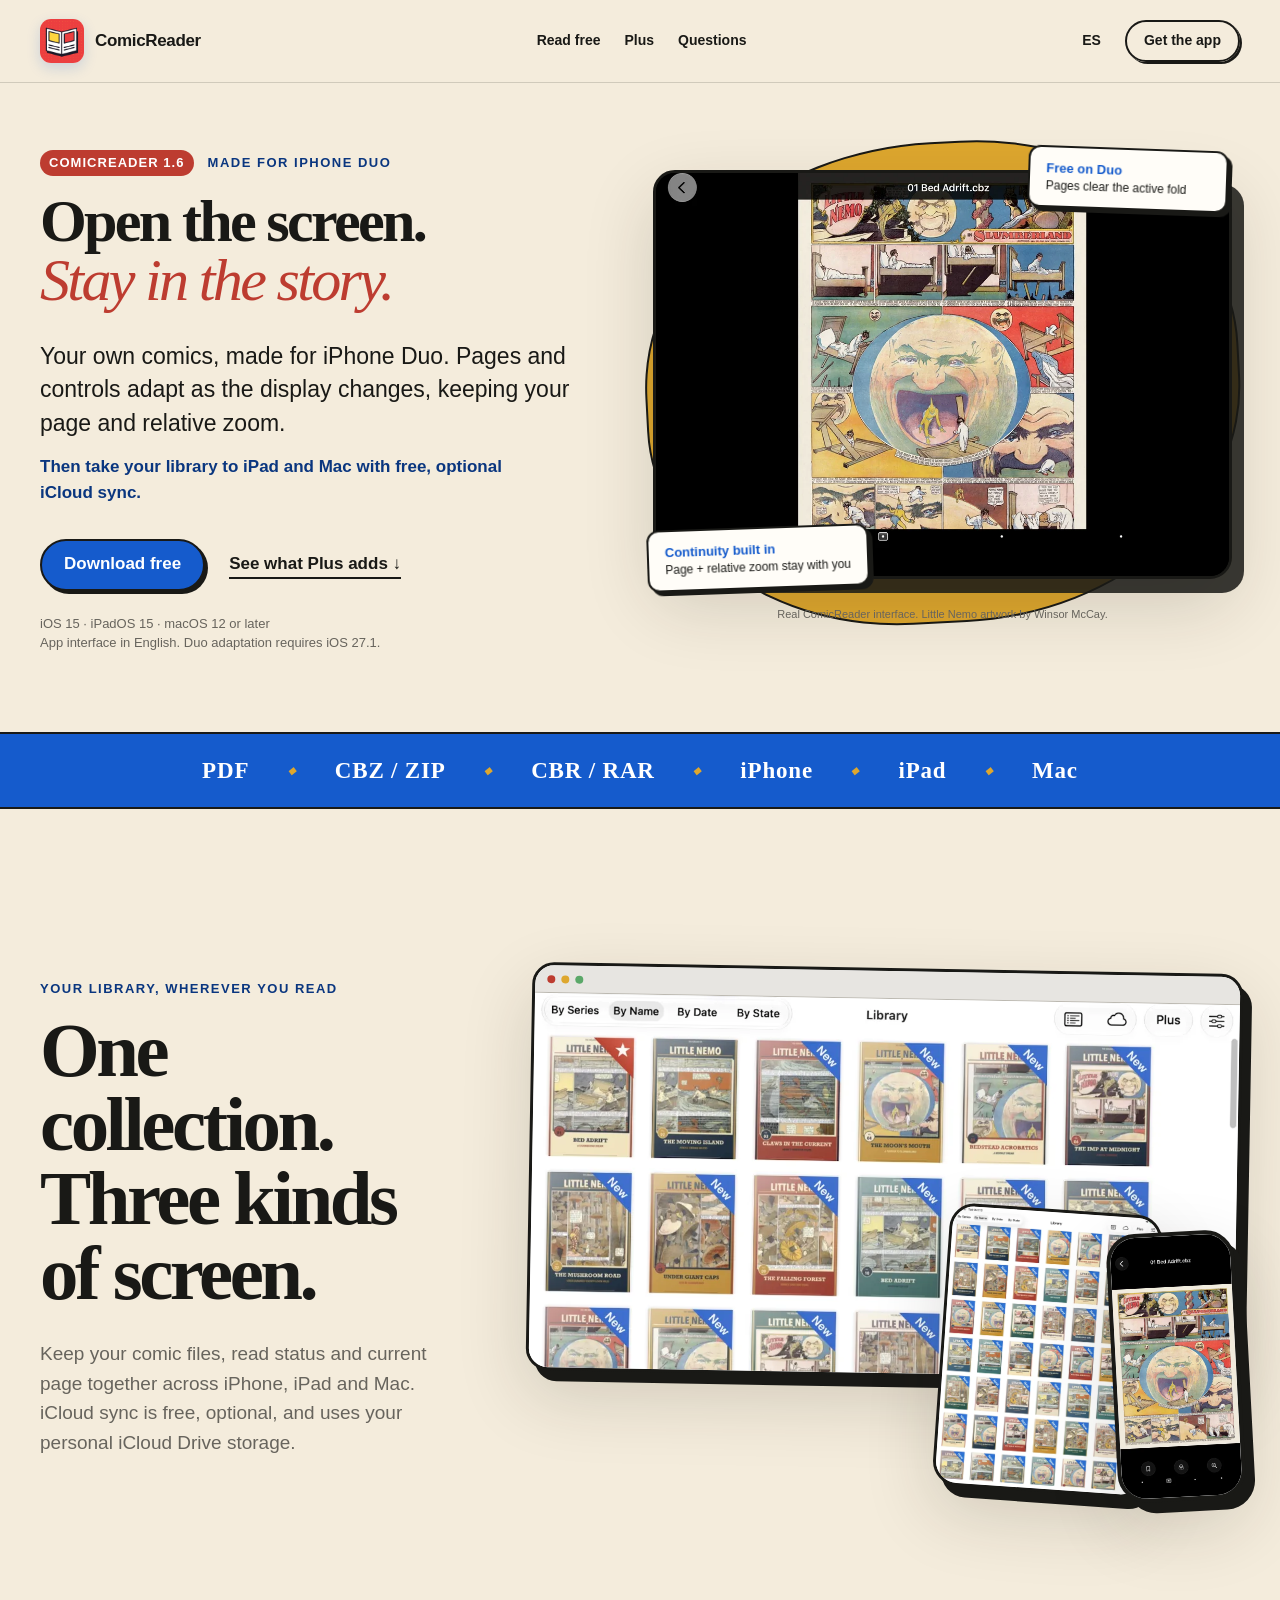
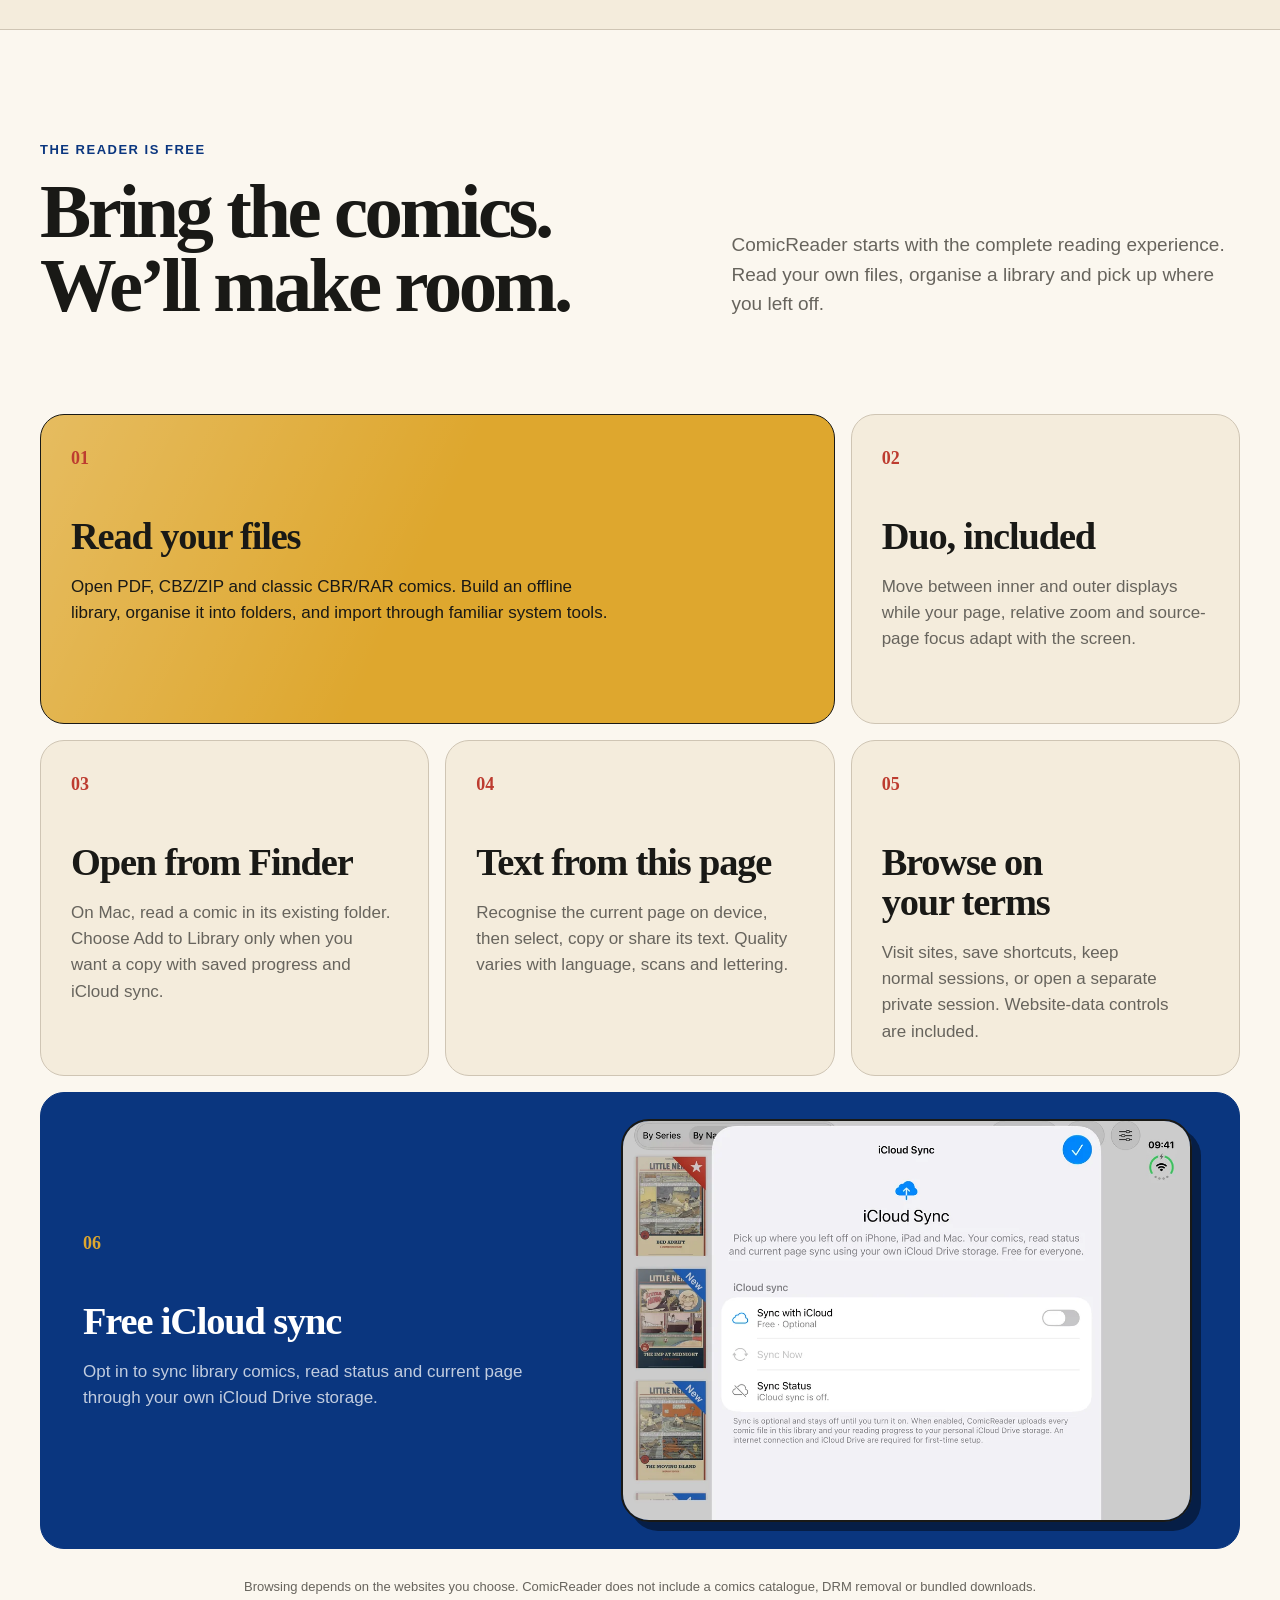
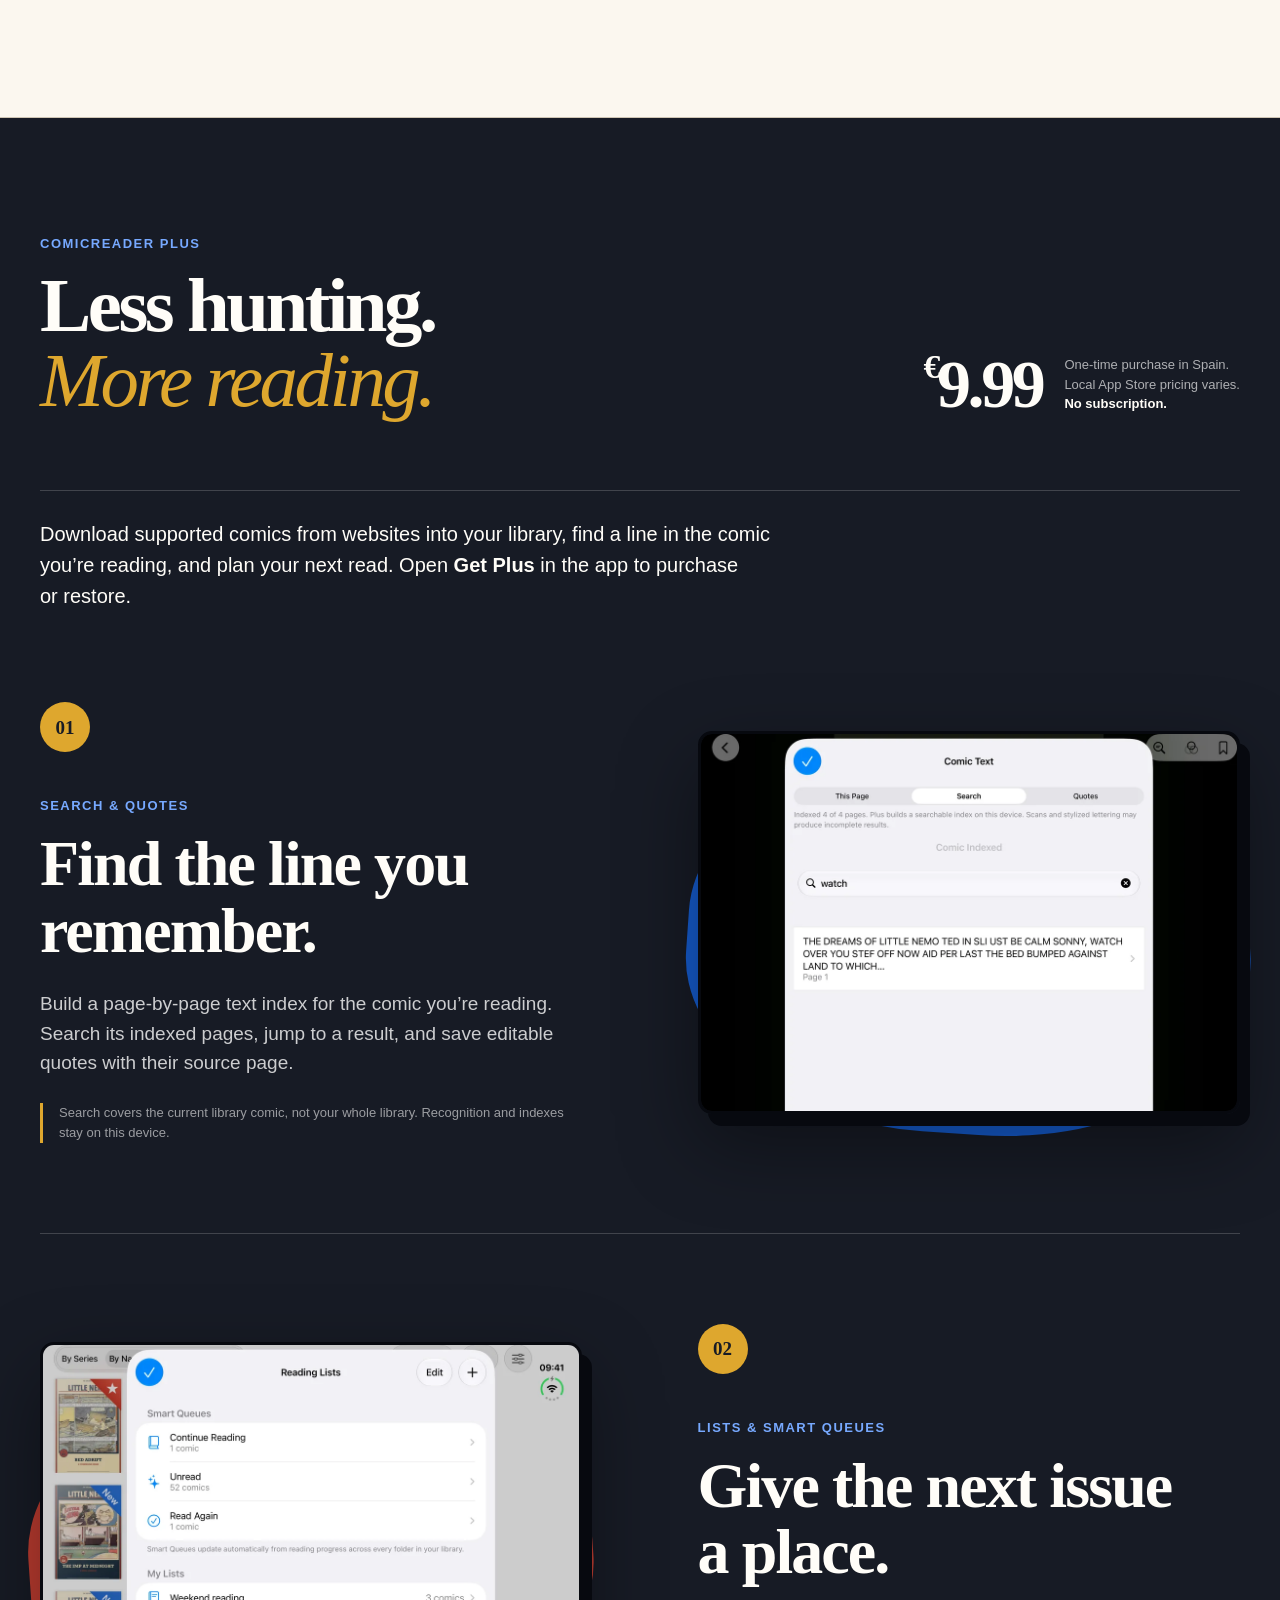
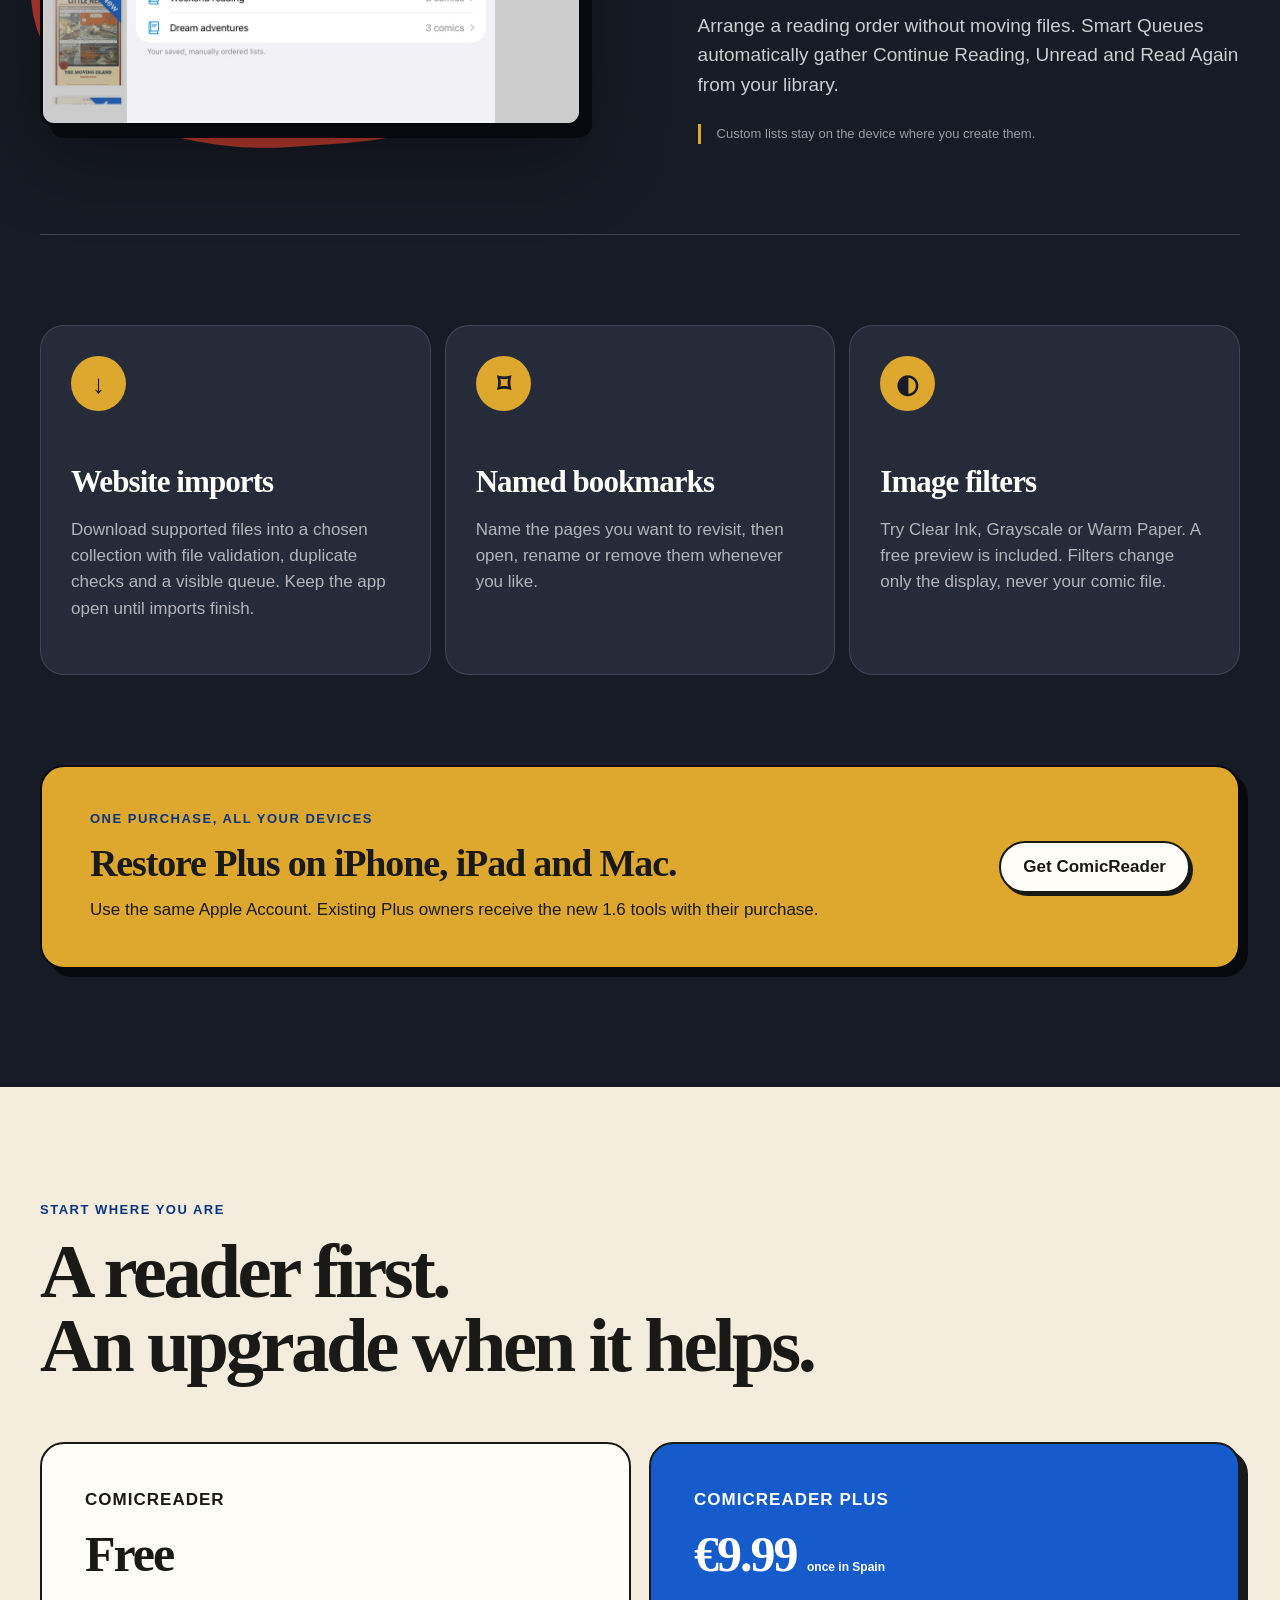
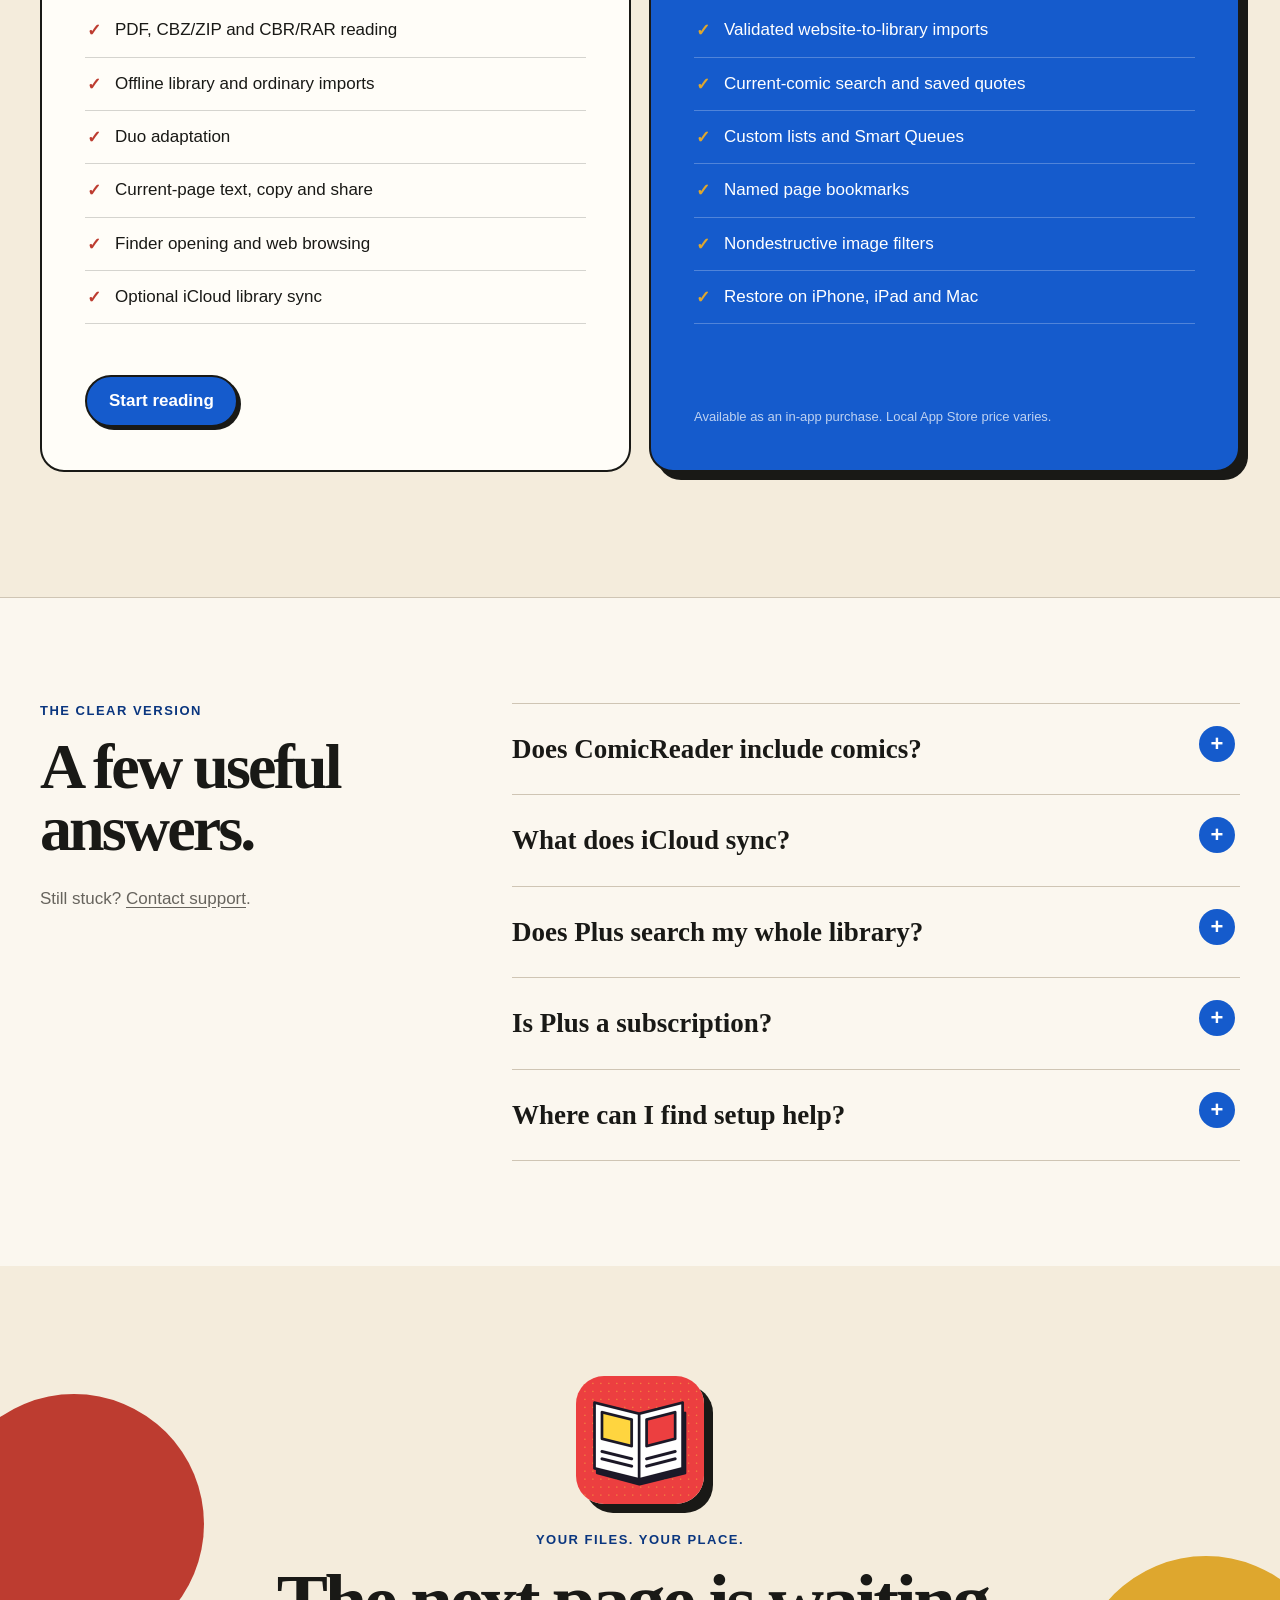
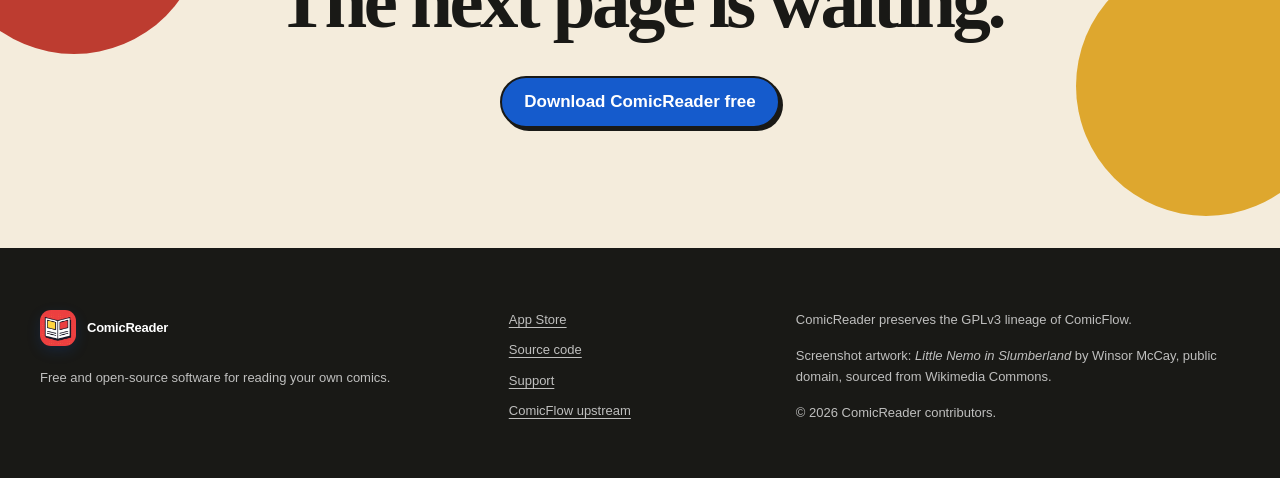
==== docs/index.html @ 84df13a5 "Promote ComicReader with bilingual download site and clear Plus pricing" ====
<!doctype html>
<html lang="en">
<head>
  <meta charset="utf-8">
  <meta name="viewport" content="width=device-width, initial-scale=1">
  <title>ComicReader — Your comics on iPhone, iPad and Mac</title>
  <meta name="description" content="Read PDF, CBZ and CBR comics free on iPhone, iPad and Mac. Free optional iCloud sync, iPhone Duo support, and a one-time ComicReader Plus upgrade.">
  <meta name="theme-color" content="#f4ecdc">
  <meta name="color-scheme" content="light">
  <meta name="apple-itunes-app" content="app-id=1597314495, affiliate-data=pt=10014801&amp;ct=website_16&amp;mt=8">
  <link rel="canonical" href="https://pclemente.github.io/ComicReader/">
  <link rel="alternate" hreflang="en" href="https://pclemente.github.io/ComicReader/">
  <link rel="alternate" hreflang="es" href="https://pclemente.github.io/ComicReader/es/">
  <link rel="alternate" hreflang="x-default" href="https://pclemente.github.io/ComicReader/">
  <link rel="icon" href="assets/app-icon.png" type="image/png">
  <link rel="apple-touch-icon" href="assets/app-icon.png">
  <link rel="stylesheet" href="styles.css">

  <meta property="og:type" content="website">
  <meta property="og:site_name" content="ComicReader">
  <meta property="og:title" content="ComicReader — Open the screen. Stay in the story.">
  <meta property="og:description" content="Bring your own comics to iPhone Duo, iPad and Mac. Read free, sync with iCloud, and add Plus with one optional purchase.">
  <meta property="og:url" content="https://pclemente.github.io/ComicReader/">
  <meta property="og:image" content="https://pclemente.github.io/ComicReader/assets/social.jpg">
  <meta property="og:image:width" content="1200">
  <meta property="og:image:height" content="630">
  <meta property="og:image:alt" content="ComicReader displaying a Little Nemo comic on Mac">
  <meta name="twitter:card" content="summary_large_image">
  <meta name="twitter:title" content="ComicReader — Your comics on iPhone, iPad and Mac">
  <meta name="twitter:description" content="Read free on iPhone, iPad and Mac. Optional iCloud sync. One-time Plus, no subscription.">
  <meta name="twitter:image" content="https://pclemente.github.io/ComicReader/assets/social.jpg">

  <script type="application/ld+json">
  {
    "@context": "https://schema.org",
    "@type": "SoftwareApplication",
    "name": "ComicReader",
    "description": "An open-source reader for your own PDF, CBZ and CBR comics on iPhone, iPad and Mac.",
    "applicationCategory": "MultimediaApplication",
    "operatingSystem": "iOS 15, iPadOS 15, macOS 12 or later",
    "softwareVersion": "1.6",
    "downloadUrl": "https://apps.apple.com/app/apple-store/id1597314495?pt=10014801&ct=website_16&mt=8",
    "license": "https://www.gnu.org/licenses/gpl-3.0.en.html",
    "offers": {
      "@type": "Offer",
      "price": "0",
      "priceCurrency": "EUR"
    }
  }
  </script>
</head>
<body>
  <a class="skip-link" href="#main">Skip to content</a>

  <header class="site-header">
    <div class="nav-shell">
      <a class="brand" href="./" aria-label="ComicReader home">
        <img src="assets/app-icon.png" alt="" width="44" height="44">
        <span>ComicReader</span>
      </a>
      <nav class="main-nav" aria-label="Main navigation">
        <a href="#free">Read free</a>
        <a href="#plus">Plus</a>
        <a href="#questions">Questions</a>
      </nav>
      <div class="nav-actions">
        <a class="language-link" href="es/" lang="es" hreflang="es" aria-label="Leer en español">ES</a>
        <a class="button button-small" href="https://apps.apple.com/app/apple-store/id1597314495?pt=10014801&amp;ct=website_16&amp;mt=8">Get the app</a>
      </div>
    </div>
  </header>

  <main id="main">
    <section class="hero section-shell" aria-labelledby="hero-title">
      <div class="hero-copy">
        <p class="eyebrow"><span>ComicReader 1.6</span> Made for iPhone Duo</p>
        <h1 id="hero-title">Open the screen.<br><em>Stay in the story.</em></h1>
        <p class="hero-lede">Your own comics, made for iPhone Duo. Pages and controls adapt as the display changes, keeping your page and relative zoom.</p>
        <p class="hero-continuity">Then take your library to iPad and Mac with free, optional iCloud sync.</p>
        <div class="cta-row">
          <a class="button button-primary" href="https://apps.apple.com/app/apple-store/id1597314495?pt=10014801&amp;ct=website_16&amp;mt=8">Download free</a>
          <a class="text-link" href="#plus">See what Plus adds <span aria-hidden="true">↓</span></a>
        </div>
        <p class="compatibility">iOS 15 · iPadOS 15 · macOS 12 or later<br>App interface in English. Duo adaptation requires iOS 27.1.</p>
      </div>

      <figure class="hero-visual">
        <div class="visual-note note-top"><strong>Free on Duo</strong><span>Pages clear the active fold</span></div>
        <div class="screenshot-frame duo-frame">
          <img src="assets/duo-reader.webp" width="1100" height="774" alt="ComicReader displaying a Little Nemo page across the open iPhone Duo screen" fetchpriority="high">
        </div>
        <div class="visual-note note-bottom"><strong>Continuity built in</strong><span>Page + relative zoom stay with you</span></div>
        <figcaption>Real ComicReader interface. Little Nemo artwork by Winsor McCay.</figcaption>
      </figure>
    </section>

    <section class="marquee" aria-label="Supported formats and devices">
      <div class="marquee-track">
        <span>PDF</span><i aria-hidden="true">◆</i><span>CBZ / ZIP</span><i aria-hidden="true">◆</i><span>CBR / RAR</span><i aria-hidden="true">◆</i><span>iPhone</span><i aria-hidden="true">◆</i><span>iPad</span><i aria-hidden="true">◆</i><span>Mac</span>
      </div>
    </section>

    <section class="devices section-shell" aria-labelledby="devices-title">
      <div class="section-intro">
        <p class="eyebrow">Your library, wherever you read</p>
        <h2 id="devices-title">One collection.<br>Three kinds of screen.</h2>
        <p>Keep your comic files, read status and current page together across iPhone, iPad and Mac. iCloud sync is free, optional, and uses your personal iCloud Drive storage.</p>
      </div>

      <div class="device-stage" aria-label="ComicReader interfaces on Mac, iPad and iPhone">
        <figure class="device device-mac">
          <div class="device-bar" aria-hidden="true"><span></span><span></span><span></span></div>
          <img src="assets/mac-library.webp" width="1100" height="584" alt="ComicReader library grid on Mac" loading="lazy">
        </figure>
        <figure class="device device-ipad">
          <img src="assets/ipad-library.webp" width="560" height="747" alt="ComicReader library on iPad" loading="lazy">
        </figure>
        <figure class="device device-iphone">
          <img src="assets/iphone-reader.webp" width="430" height="935" alt="ComicReader displaying a comic page on iPhone" loading="lazy">
        </figure>
      </div>
    </section>

    <section class="free-section" id="free" aria-labelledby="free-title">
      <div class="section-shell">
        <div class="free-heading">
          <div>
            <p class="eyebrow">The reader is free</p>
            <h2 id="free-title">Bring the comics.<br>We’ll make room.</h2>
          </div>
          <p>ComicReader starts with the complete reading experience. Read your own files, organise a library and pick up where you left off.</p>
        </div>

        <div class="feature-grid free-grid">
          <article class="feature-card feature-wide">
            <span class="feature-number">01</span>
            <h3>Read your files</h3>
            <p>Open PDF, CBZ/ZIP and classic CBR/RAR comics. Build an offline library, organise it into folders, and import through familiar system tools.</p>
          </article>
          <article class="feature-card">
            <span class="feature-number">02</span>
            <h3>Duo, included</h3>
            <p>Move between inner and outer displays while your page, relative zoom and source-page focus adapt with the screen.</p>
          </article>
          <article class="feature-card">
            <span class="feature-number">03</span>
            <h3>Open from Finder</h3>
            <p>On Mac, read a comic in its existing folder. Choose Add to Library only when you want a copy with saved progress and iCloud sync.</p>
          </article>
          <article class="feature-card">
            <span class="feature-number">04</span>
            <h3>Text from this page</h3>
            <p>Recognise the current page on device, then select, copy or share its text. Quality varies with language, scans and lettering.</p>
          </article>
          <article class="feature-card">
            <span class="feature-number">05</span>
            <h3>Browse on your terms</h3>
            <p>Visit sites, save shortcuts, keep normal sessions, or open a separate private session. Website-data controls are included.</p>
          </article>
          <article class="feature-card feature-cloud">
            <div>
              <span class="feature-number">06</span>
              <h3>Free iCloud sync</h3>
              <p>Opt in to sync library comics, read status and current page through your own iCloud Drive storage.</p>
            </div>
            <img src="assets/icloud.webp" width="1100" height="774" alt="ComicReader’s optional iCloud Sync screen" loading="lazy">
          </article>
        </div>
        <p class="section-footnote">Browsing depends on the websites you choose. ComicReader does not include a comics catalogue, DRM removal or bundled downloads.</p>
      </div>
    </section>

    <section class="plus-section" id="plus" aria-labelledby="plus-title">
      <div class="section-shell">
        <div class="plus-hero">
          <div>
            <p class="eyebrow">ComicReader Plus</p>
            <h2 id="plus-title">Less hunting.<br><em>More reading.</em></h2>
          </div>
          <div class="price-block">
            <p class="price"><span>€</span>9.99</p>
            <p>One-time purchase in Spain.<br>Local App Store pricing varies.<br><strong>No subscription.</strong></p>
          </div>
        </div>

        <p class="plus-intro">Download supported comics from websites into your library, find a line in the comic you’re reading, and plan your next read. Open <strong>Get Plus</strong> in the app to purchase or restore.</p>

        <div class="plus-story plus-story-search">
          <div class="plus-copy">
            <span class="plus-index">01</span>
            <p class="eyebrow">Search &amp; Quotes</p>
            <h3>Find the line you remember.</h3>
            <p>Build a page-by-page text index for the comic you’re reading. Search its indexed pages, jump to a result, and save editable quotes with their source page.</p>
            <p class="precise-note">Search covers the current library comic, not your whole library. Recognition and indexes stay on this device.</p>
          </div>
          <figure class="plus-shot">
            <img src="assets/plus-search.webp" width="1100" height="774" alt="ComicReader Plus searching recognised text in the current comic" loading="lazy">
          </figure>
        </div>

        <div class="plus-story plus-story-lists">
          <figure class="plus-shot">
            <img src="assets/plus-lists.webp" width="1100" height="774" alt="ComicReader Plus Reading Lists and Smart Queues" loading="lazy">
          </figure>
          <div class="plus-copy">
            <span class="plus-index">02</span>
            <p class="eyebrow">Lists &amp; Smart Queues</p>
            <h3>Give the next issue a place.</h3>
            <p>Arrange a reading order without moving files. Smart Queues automatically gather Continue Reading, Unread and Read Again from your library.</p>
            <p class="precise-note">Custom lists stay on the device where you create them.</p>
          </div>
        </div>

        <div class="plus-tools">
          <article>
            <span aria-hidden="true">↓</span>
            <h3>Website imports</h3>
            <p>Download supported files into a chosen collection with file validation, duplicate checks and a visible queue. Keep the app open until imports finish.</p>
          </article>
          <article>
            <span aria-hidden="true">⌑</span>
            <h3>Named bookmarks</h3>
            <p>Name the pages you want to revisit, then open, rename or remove them whenever you like.</p>
          </article>
          <article>
            <span aria-hidden="true">◐</span>
            <h3>Image filters</h3>
            <p>Try Clear Ink, Grayscale or Warm Paper. A free preview is included. Filters change only the display, never your comic file.</p>
          </article>
        </div>

        <div class="purchase-banner">
          <div>
            <p class="eyebrow">One purchase, all your devices</p>
            <h3>Restore Plus on iPhone, iPad and Mac.</h3>
            <p>Use the same Apple Account. Existing Plus owners receive the new 1.6 tools with their purchase.</p>
          </div>
          <a class="button button-light" href="https://apps.apple.com/app/apple-store/id1597314495?pt=10014801&amp;ct=website_16&amp;mt=8">Get ComicReader</a>
        </div>
      </div>
    </section>

    <section class="choice-section section-shell" aria-labelledby="choice-title">
      <div class="section-intro compact-intro">
        <p class="eyebrow">Start where you are</p>
        <h2 id="choice-title">A reader first.<br>An upgrade when it helps.</h2>
      </div>
      <div class="choice-grid">
        <article class="choice-card choice-free">
          <p class="choice-label">ComicReader</p>
          <p class="choice-price">Free</p>
          <ul>
            <li>PDF, CBZ/ZIP and CBR/RAR reading</li>
            <li>Offline library and ordinary imports</li>
            <li>Duo adaptation</li>
            <li>Current-page text, copy and share</li>
            <li>Finder opening and web browsing</li>
            <li>Optional iCloud library sync</li>
          </ul>
          <a class="button button-primary" href="https://apps.apple.com/app/apple-store/id1597314495?pt=10014801&amp;ct=website_16&amp;mt=8">Start reading</a>
        </article>
        <article class="choice-card choice-plus">
          <p class="choice-label">ComicReader Plus</p>
          <p class="choice-price">€9.99 <small>once in Spain</small></p>
          <ul>
            <li>Validated website-to-library imports</li>
            <li>Current-comic search and saved quotes</li>
            <li>Custom lists and Smart Queues</li>
            <li>Named page bookmarks</li>
            <li>Nondestructive image filters</li>
            <li>Restore on iPhone, iPad and Mac</li>
          </ul>
          <p class="in-app-note">Available as an in-app purchase. Local App Store price varies.</p>
        </article>
      </div>
    </section>

    <section class="faq-section" id="questions" aria-labelledby="faq-title">
      <div class="section-shell faq-layout">
        <div class="faq-heading">
          <p class="eyebrow">The clear version</p>
          <h2 id="faq-title">A few useful answers.</h2>
          <p>Still stuck? <a href="https://pabloclementeperez.wordpress.com/support/">Contact support</a>.</p>
        </div>
        <div class="faq-list">
          <details>
            <summary>Does ComicReader include comics?</summary>
            <p>No. You bring your own supported files and choose any websites you visit. ComicReader has no catalogue, bundled comics or DRM removal.</p>
          </details>
          <details>
            <summary>What does iCloud sync?</summary>
            <p>If you opt in, your library comic files, read status and current page sync using your personal iCloud Drive storage. Sufficient storage and an internet connection are required.</p>
          </details>
          <details>
            <summary>Does Plus search my whole library?</summary>
            <p>No. Plus indexes and searches the current library comic. Search indexes, quotes, lists and bookmarks stay local to each device and are not included in iCloud sync.</p>
          </details>
          <details>
            <summary>Is Plus a subscription?</summary>
            <p>No. Plus is one non-consumable purchase: €9.99 at the Spain base price, with local pricing shown by the App Store. Restore it on your devices with the same Apple Account.</p>
          </details>
          <details>
            <summary>Where can I find setup help?</summary>
            <p>See the technical guides for <a href="https://github.com/pclemente/ComicReader/blob/main/docs/MacDocuments.md">opening comics on Mac</a> and <a href="https://github.com/pclemente/ComicReader/blob/main/docs/WebBrowser.md">browsing and website imports</a>.</p>
          </details>
        </div>
      </div>
    </section>

    <section class="final-cta" aria-labelledby="final-title">
      <div class="section-shell">
        <img src="assets/app-icon.png" width="128" height="128" alt="ComicReader app icon" loading="lazy">
        <p class="eyebrow">Your files. Your place.</p>
        <h2 id="final-title">The next page is waiting.</h2>
        <a class="button button-primary" href="https://apps.apple.com/app/apple-store/id1597314495?pt=10014801&amp;ct=website_16&amp;mt=8">Download ComicReader free</a>
      </div>
    </section>
  </main>

  <footer class="site-footer">
    <div class="section-shell footer-grid">
      <div>
        <a class="brand footer-brand" href="./" aria-label="ComicReader home">
          <img src="assets/app-icon.png" alt="" width="36" height="36">
          <span>ComicReader</span>
        </a>
        <p>Free and open-source software for reading your own comics.</p>
      </div>
      <nav aria-label="Project links">
        <a href="https://apps.apple.com/app/apple-store/id1597314495?pt=10014801&amp;ct=website_16&amp;mt=8">App Store</a>
        <a href="https://github.com/pclemente/ComicReader">Source code</a>
        <a href="https://pabloclementeperez.wordpress.com/support/">Support</a>
        <a href="https://github.com/swisspol/ComicFlow">ComicFlow upstream</a>
      </nav>
      <div class="footer-notes">
        <p>ComicReader preserves the GPLv3 lineage of ComicFlow.</p>
        <p>Screenshot artwork: <cite>Little Nemo in Slumberland</cite> by Winsor McCay, public domain, sourced from Wikimedia Commons.</p>
        <p>© 2026 ComicReader contributors.</p>
      </div>
    </div>
  </footer>
</body>
</html>
---- docs/styles.css ----
:root {
  --paper: #f4ecdc;
  --paper-light: #fbf7ef;
  --ink: #191916;
  --muted: #67645d;
  --line: #cfc5b4;
  --blue: #155bcc;
  --blue-dark: #0a367f;
  --red: #bd3c30;
  --gold: #dea72e;
  --night: #171b25;
  --night-soft: #252b38;
  --white: #fffdf8;
  --radius: 24px;
  --shadow: 0 26px 70px rgba(35, 29, 18, .16);
  --sans: -apple-system, BlinkMacSystemFont, "Segoe UI", sans-serif;
  --serif: Iowan Old Style, Baskerville, "Times New Roman", serif;
}

* {
  box-sizing: border-box;
}

html {
  scroll-behavior: smooth;
}

main {
  overflow-x: clip;
}


body {
  margin: 0;
  color: var(--ink);
  background: var(--paper);
  font-family: var(--sans);
  font-size: 17px;
  line-height: 1.55;
  text-rendering: optimizeLegibility;
  -webkit-font-smoothing: antialiased;
}

img {
  display: block;
  max-width: 100%;
  height: auto;
}

a {
  color: inherit;
  text-underline-offset: .2em;
}

a:hover {
  text-decoration-thickness: 2px;
}

button,
a {
  -webkit-tap-highlight-color: transparent;
}

:focus-visible {
  outline: 3px solid var(--blue);
  outline-offset: 4px;
}

.skip-link {
  position: fixed;
  top: 12px;
  left: 12px;
  z-index: 100;
  padding: 10px 16px;
  color: white;
  background: var(--ink);
  border-radius: 8px;
  transform: translateY(-150%);
}

.skip-link:focus {
  transform: translateY(0);
}

.section-shell,
.nav-shell {
  width: min(1200px, calc(100% - 48px));
  margin-inline: auto;
}

.site-header {
  position: relative;
  z-index: 20;
  border-bottom: 1px solid rgba(25, 25, 22, .16);
}

.nav-shell {
  display: flex;
  align-items: center;
  justify-content: space-between;
  min-height: 82px;
  gap: 28px;
}

.brand {
  display: inline-flex;
  align-items: center;
  gap: 11px;
  font-weight: 800;
  letter-spacing: -.02em;
  text-decoration: none;
}

.brand img {
  border-radius: 11px;
  box-shadow: 0 5px 14px rgba(21, 91, 204, .18);
}

.main-nav,
.nav-actions {
  display: flex;
  align-items: center;
  gap: 24px;
}

.main-nav a,
.language-link {
  font-size: 14px;
  font-weight: 750;
  text-decoration: none;
}

.main-nav a:hover,
.language-link:hover {
  color: var(--blue);
}

.button {
  display: inline-flex;
  align-items: center;
  justify-content: center;
  min-height: 52px;
  padding: 13px 22px;
  border: 2px solid var(--ink);
  border-radius: 999px;
  font-weight: 800;
  line-height: 1.1;
  text-decoration: none;
  box-shadow: 3px 3px 0 var(--ink);
  transition: transform .18s ease, box-shadow .18s ease, background-color .18s ease;
}

.button:hover {
  transform: translate(-1px, -1px);
  box-shadow: 5px 5px 0 var(--ink);
}

.button-small {
  min-height: 42px;
  padding: 10px 17px;
  font-size: 14px;
  box-shadow: 2px 2px 0 var(--ink);
}

.button-primary {
  color: white;
  background: var(--blue);
}

.button-light {
  color: var(--ink);
  background: var(--white);
}

.hero {
  display: grid;
  grid-template-columns: minmax(0, 1fr) minmax(420px, 1.1fr);
  align-items: center;
  min-height: 610px;
  padding-block: 42px 54px;
  gap: 64px;
}

.eyebrow {
  margin: 0 0 16px;
  color: var(--blue-dark);
  font-size: 13px;
  font-weight: 850;
  letter-spacing: .115em;
  line-height: 1.3;
  text-transform: uppercase;
}

.eyebrow span {
  display: inline-block;
  margin-right: 9px;
  padding: 5px 9px 4px;
  color: white;
  background: var(--red);
  border-radius: 999px;
  letter-spacing: .08em;
}

h1,
h2,
h3,
p {
  text-wrap: pretty;
}

h1,
h2 {
  margin: 0;
  font-family: var(--serif);
  font-weight: 700;
  letter-spacing: -.045em;
  line-height: .97;
}

h1 {
  max-width: 690px;
  font-size: clamp(50px, 4.7vw, 68px);
}

h2 {
  font-size: clamp(49px, 6vw, 82px);
}

h1 em,
h2 em {
  color: var(--red);
  font-weight: 500;
}

.hero-lede {
  max-width: 600px;
  margin: 31px 0 0;
  font-size: clamp(19px, 2vw, 23px);
  line-height: 1.45;
}

.hero-continuity {
  max-width: 560px;
  margin: 14px 0 0;
  color: var(--blue-dark);
  font-weight: 750;
}

.cta-row {
  display: flex;
  align-items: center;
  flex-wrap: wrap;
  margin-top: 32px;
  gap: 24px;
}

.text-link {
  font-weight: 800;
  text-decoration: none;
  border-bottom: 2px solid currentColor;
}

.compatibility {
  margin: 23px 0 0;
  color: var(--muted);
  font-size: 13px;
  line-height: 1.5;
}

.hero-visual {
  position: relative;
  margin: 0;
  padding: 45px 8px 55px;
}

.hero-visual::before {
  position: absolute;
  inset: 3% 0 10%;
  z-index: -1;
  content: "";
  background: var(--gold);
  border: 2px solid var(--ink);
  border-radius: 50% 45% 48% 43%;
  transform: rotate(-3deg);
}

.screenshot-frame {
  overflow: hidden;
  background: #020202;
  border: 3px solid var(--ink);
  box-shadow: 12px 14px 0 rgba(25, 25, 22, .85), var(--shadow);
}

.duo-frame {
  max-width: 630px;
  margin-inline: auto;
  border-radius: 22px;
}

.visual-note {
  position: absolute;
  z-index: 3;
  display: flex;
  flex-direction: column;
  min-width: 200px;
  padding: 12px 16px;
  background: var(--white);
  border: 2px solid var(--ink);
  border-radius: 12px;
  box-shadow: 4px 4px 0 var(--ink);
  font-size: 12px;
  line-height: 1.35;
}

.visual-note strong {
  color: var(--blue);
  font-size: 13px;
}

.note-top {
  top: 23px;
  right: 12px;
  transform: rotate(2deg);
}

.note-bottom {
  bottom: 90px;
  left: 2px;
  transform: rotate(-2deg);
}

.hero-visual figcaption {
  margin-top: 27px;
  color: var(--muted);
  font-size: 11px;
  text-align: center;
}

.marquee {
  overflow: hidden;
  padding-block: 19px 18px;
  color: white;
  background: var(--blue);
  border-block: 2px solid var(--ink);
}

.marquee-track {
  display: flex;
  align-items: center;
  justify-content: center;
  min-width: max-content;
  gap: clamp(18px, 3vw, 48px);
  margin-inline: auto;
  padding-inline: 24px;
  font-family: var(--serif);
  font-size: clamp(16px, 1.8vw, 23px);
  font-weight: 700;
  letter-spacing: .035em;
}

.marquee-track i {
  color: var(--gold);
  font-size: 10px;
}

.devices {
  display: grid;
  grid-template-columns: .75fr 1.25fr;
  align-items: center;
  min-height: 820px;
  padding-block: 116px;
  gap: 62px;
}

.section-intro > p:last-child {
  max-width: 530px;
  margin: 28px 0 0;
  color: var(--muted);
  font-size: 19px;
}

.device-stage {
  position: relative;
  min-height: 545px;
}

.device {
  position: absolute;
  overflow: hidden;
  margin: 0;
  background: #fff;
  border: 3px solid var(--ink);
  box-shadow: 9px 11px 0 var(--ink), var(--shadow);
}

.device-mac {
  top: 22px;
  right: 0;
  left: 0;
  border-radius: 22px;
  transform: rotate(1deg);
}

.device-bar {
  display: flex;
  align-items: center;
  height: 28px;
  padding-left: 12px;
  gap: 6px;
  background: #e7e5e1;
  border-bottom: 1px solid #bcb9b1;
}

.device-bar span {
  width: 8px;
  height: 8px;
  background: var(--red);
  border-radius: 50%;
}

.device-bar span:nth-child(2) {
  background: var(--gold);
}

.device-bar span:nth-child(3) {
  background: #5ba869;
}

.device-ipad {
  right: 12%;
  bottom: 0;
  width: 30%;
  border-radius: 25px;
  transform: rotate(4deg);
}

.device-iphone {
  right: 0;
  bottom: -10px;
  width: 18%;
  border-width: 4px;
  border-radius: 29px;
  transform: rotate(-3deg);
}

.free-section {
  padding-block: 112px 120px;
  background: var(--paper-light);
  border-block: 1px solid var(--line);
}

.free-heading {
  display: grid;
  grid-template-columns: 1.1fr .9fr;
  align-items: end;
  margin-bottom: 90px;
  gap: 70px;
}

.free-heading > p {
  margin: 0 0 5px;
  color: var(--muted);
  font-size: 19px;
}

.feature-grid {
  display: grid;
  grid-template-columns: repeat(3, 1fr);
  gap: 16px;
}

.feature-card {
  min-height: 310px;
  padding: 30px;
  background: var(--paper);
  border: 1px solid var(--line);
  border-radius: var(--radius);
}

.feature-wide {
  grid-column: span 2;
  padding-right: 28%;
  background-color: var(--gold);
  background-image: linear-gradient(115deg, rgba(255, 255, 255, .24), transparent 48%);
  border-color: var(--ink);
}

.feature-number {
  display: block;
  margin-bottom: 44px;
  color: var(--red);
  font-family: var(--serif);
  font-size: 18px;
  font-weight: 700;
}

.feature-card h3,
.plus-copy h3,
.plus-tools h3,
.purchase-banner h3 {
  margin: 0;
  font-family: var(--serif);
  font-size: clamp(29px, 3vw, 42px);
  letter-spacing: -.03em;
  line-height: 1.04;
}

.feature-card p {
  margin: 17px 0 0;
  color: var(--muted);
}

.feature-wide p {
  color: var(--ink);
}

.feature-cloud {
  display: grid;
  grid-column: span 3;
  grid-template-columns: .85fr 1.15fr;
  align-items: center;
  max-height: 480px;
  overflow: hidden;
  padding: 0 0 0 42px;
  color: white;
  background: var(--blue-dark);
  border-color: var(--blue-dark);
}

.feature-cloud .feature-number {
  color: var(--gold);
}

.feature-cloud p {
  color: rgba(255, 255, 255, .75);
}

.feature-cloud img {
  width: 86%;
  margin: 26px auto;
  border: 2px solid var(--ink);
  border-radius: 28px;
  box-shadow: 9px 9px 0 rgba(0, 0, 0, .45);
}

.section-footnote {
  max-width: 850px;
  margin: 28px auto 0;
  color: var(--muted);
  font-size: 13px;
  text-align: center;
}

.plus-section {
  padding-block: 118px;
  color: var(--white);
  background: var(--night);
}

.plus-section .eyebrow {
  color: #77a9ff;
}

.plus-hero {
  display: grid;
  grid-template-columns: 1fr auto;
  align-items: end;
  padding-bottom: 72px;
  border-bottom: 1px solid rgba(255, 255, 255, .18);
  gap: 50px;
}

.plus-hero h2 em {
  color: var(--gold);
}

.price-block {
  display: flex;
  align-items: center;
  gap: 22px;
}

.price-block > p:last-child {
  margin: 0;
  color: rgba(255, 255, 255, .65);
  font-size: 13px;
  line-height: 1.5;
}

.price-block strong {
  color: var(--white);
}

.price {
  margin: 0;
  font-family: var(--serif);
  font-size: 68px;
  font-weight: 700;
  letter-spacing: -.05em;
  line-height: 1;
}

.price span {
  font-size: .5em;
  vertical-align: top;
}

.plus-story {
  display: grid;
  grid-template-columns: 1fr 1fr;
  align-items: center;
  min-height: 580px;
  padding-block: 90px;
  gap: clamp(50px, 9vw, 120px);
  border-bottom: 1px solid rgba(255, 255, 255, .18);
}

.plus-index {
  display: inline-flex;
  align-items: center;
  justify-content: center;
  width: 50px;
  height: 50px;
  margin-bottom: 46px;
  color: var(--night);
  background: var(--gold);
  border-radius: 50%;
  font-family: var(--serif);
  font-size: 19px;
  font-weight: 700;
}

.plus-copy h3 {
  font-size: clamp(42px, 5vw, 65px);
}

.plus-copy > p:not(.eyebrow):not(.precise-note) {
  margin: 25px 0 0;
  color: rgba(255, 255, 255, .78);
  font-size: 19px;
}

.precise-note {
  margin: 25px 0 0;
  padding-left: 16px;
  color: rgba(255, 255, 255, .57);
  border-left: 3px solid var(--gold);
  font-size: 13px;
}

.plus-shot {
  position: relative;
  width: min(100%, 440px);
  margin: 0 auto;
}

.plus-shot::before {
  position: absolute;
  inset: 8% -2% -5%;
  z-index: 0;
  content: "";
  background: var(--blue);
  border-radius: 45% 50% 46% 44%;
  transform: rotate(4deg);
}

.plus-story-lists .plus-shot::before {
  background: var(--red);
  transform: rotate(-4deg);
}

.plus-shot img {
  position: relative;
  z-index: 1;
  border: 3px solid #07090f;
  border-radius: 29px;
  box-shadow: 10px 12px 0 #07090f, 0 30px 80px rgba(0, 0, 0, .4);
}

.plus-tools {
  display: grid;
  grid-template-columns: repeat(3, 1fr);
  padding-block: 90px;
  gap: 14px;
}

.plus-tools article {
  min-height: 350px;
  padding: 30px;
  background: var(--night-soft);
  border: 1px solid rgba(255, 255, 255, .13);
  border-radius: var(--radius);
}

.plus-tools article > span {
  display: inline-flex;
  align-items: center;
  justify-content: center;
  width: 55px;
  height: 55px;
  margin-bottom: 55px;
  color: var(--night);
  background: var(--gold);
  border-radius: 50%;
  font-size: 26px;
  font-weight: 700;
}

.plus-tools h3 {
  font-size: 31px;
}

.plus-tools p {
  margin: 18px 0 0;
  color: rgba(255, 255, 255, .65);
}

.purchase-banner {
  display: flex;
  align-items: center;
  justify-content: space-between;
  padding: 44px 48px;
  color: var(--ink);
  background: var(--gold);
  border: 2px solid #07090f;
  border-radius: var(--radius);
  box-shadow: 8px 8px 0 #07090f;
  gap: 40px;
}

.purchase-banner .eyebrow {
  color: var(--blue-dark);
}

.purchase-banner h3 {
  font-size: 38px;
}

.purchase-banner p:last-child {
  margin: 13px 0 0;
}

.choice-section {
  padding-block: 115px 125px;
}

.compact-intro {
  max-width: 790px;
  margin-bottom: 58px;
}

.choice-grid {
  display: grid;
  grid-template-columns: 1fr 1fr;
  gap: 18px;
}

.choice-card {
  display: flex;
  flex-direction: column;
  min-height: 630px;
  padding: 43px;
  border: 2px solid var(--ink);
  border-radius: var(--radius);
}

.choice-free {
  background: var(--white);
}

.choice-plus {
  color: white;
  background: var(--blue);
  box-shadow: 8px 8px 0 var(--ink);
}

.choice-label {
  margin: 0;
  font-weight: 850;
  letter-spacing: .06em;
  text-transform: uppercase;
}

.choice-price {
  margin: 16px 0 25px;
  font-family: var(--serif);
  font-size: 50px;
  font-weight: 700;
  letter-spacing: -.04em;
  line-height: 1;
}

.choice-price small {
  font-family: var(--sans);
  font-size: 12px;
  font-weight: 600;
  letter-spacing: 0;
}

.choice-card ul {
  flex: 1;
  margin: 0 0 33px;
  padding: 0;
  list-style: none;
}

.choice-card li {
  position: relative;
  padding: 13px 0 13px 30px;
  border-bottom: 1px solid rgba(25, 25, 22, .18);
}

.choice-plus li {
  border-color: rgba(255, 255, 255, .25);
}

.choice-card li::before {
  position: absolute;
  top: 14px;
  left: 2px;
  content: "✓";
  color: var(--red);
  font-weight: 900;
}

.choice-plus li::before {
  color: var(--gold);
}

.choice-card .button {
  align-self: flex-start;
}

.in-app-note {
  margin: auto 0 0;
  color: rgba(255, 255, 255, .72);
  font-size: 13px;
}

.faq-section {
  padding-block: 105px;
  background: var(--paper-light);
  border-top: 1px solid var(--line);
}

.faq-layout {
  display: grid;
  grid-template-columns: .7fr 1.3fr;
  gap: 80px;
}

.faq-heading {
  position: sticky;
  top: 30px;
  align-self: start;
}

.faq-heading h2 {
  font-size: clamp(46px, 5vw, 67px);
}

.faq-heading > p:last-child {
  margin-top: 26px;
  color: var(--muted);
}

.faq-list {
  border-top: 1px solid var(--line);
}

.faq-list details {
  border-bottom: 1px solid var(--line);
}

.faq-list summary {
  position: relative;
  padding: 29px 55px 29px 0;
  cursor: pointer;
  font-family: var(--serif);
  font-size: 27px;
  font-weight: 700;
  line-height: 1.2;
  list-style: none;
}

.faq-list summary::-webkit-details-marker {
  display: none;
}

.faq-list summary::after {
  position: absolute;
  top: 22px;
  right: 5px;
  display: inline-flex;
  align-items: center;
  justify-content: center;
  width: 36px;
  height: 36px;
  content: "+";
  color: white;
  background: var(--blue);
  border-radius: 50%;
  font-family: var(--sans);
  font-size: 22px;
  line-height: 1;
}

.faq-list details[open] summary::after {
  content: "−";
}

.faq-list details p {
  max-width: 680px;
  margin: -8px 0 31px;
  padding-right: 48px;
  color: var(--muted);
}

.final-cta {
  padding-block: 110px 120px;
  overflow: hidden;
  text-align: center;
}

.final-cta .section-shell {
  position: relative;
}

.final-cta .section-shell::before,
.final-cta .section-shell::after {
  position: absolute;
  z-index: -1;
  width: 260px;
  height: 260px;
  content: "";
  border-radius: 50%;
}

.final-cta .section-shell::before {
  top: 5%;
  left: -8%;
  background: var(--red);
}

.final-cta .section-shell::after {
  right: -8%;
  bottom: -25%;
  background: var(--gold);
}

.final-cta img {
  margin: 0 auto 28px;
  border-radius: 28px;
  box-shadow: 9px 9px 0 var(--ink);
}

.final-cta h2 {
  margin-bottom: 37px;
}

.site-footer {
  padding-block: 62px 55px;
  color: rgba(255, 255, 255, .72);
  background: var(--ink);
  font-size: 13px;
}

.footer-grid {
  display: grid;
  grid-template-columns: 1fr .55fr 1.1fr;
  gap: 65px;
}

.footer-brand {
  color: white;
}

.site-footer p {
  margin: 16px 0 0;
}

.site-footer nav {
  display: flex;
  flex-direction: column;
  align-items: flex-start;
  gap: 10px;
}

.site-footer a:hover {
  color: white;
}

.footer-notes p:first-child {
  margin-top: 0;
}

@media (max-width: 980px) {
  .main-nav {
    display: none;
  }

  .hero {
    grid-template-columns: 1fr 1fr;
    gap: 30px;
  }

  .hero-visual {
    padding-inline: 8px;
  }

  .visual-note {
    min-width: 170px;
  }

  .devices {
    grid-template-columns: 1fr;
    min-height: auto;
  }

  .device-stage {
    width: min(100%, 760px);
    margin-inline: auto;
  }

  .free-heading {
    grid-template-columns: 1fr;
    gap: 32px;
  }

  .feature-grid {
    grid-template-columns: 1fr 1fr;
  }

  .feature-wide,
  .feature-cloud {
    grid-column: span 2;
  }

  .plus-story {
    min-height: 460px;
    gap: 55px;
  }

  .plus-tools {
    grid-template-columns: 1fr;
  }

  .plus-tools article {
    min-height: auto;
  }

  .plus-tools article > span {
    margin-bottom: 35px;
  }

  .faq-layout {
    grid-template-columns: 1fr;
    gap: 50px;
  }

  .faq-heading {
    position: static;
  }

  .footer-grid {
    grid-template-columns: 1fr 1fr;
  }

  .footer-notes {
    grid-column: span 2;
  }
}

@media (max-width: 720px) {
  body {
    font-size: 16px;
  }

  .section-shell,
  .nav-shell {
    width: min(100% - 28px, 1200px);
  }

  .nav-shell {
    min-height: 72px;
    gap: 12px;
  }

  .brand span {
    display: none;
  }

  .nav-actions {
    gap: 14px;
  }

  .hero {
    grid-template-columns: 1fr;
    padding-block: 32px 45px;
  }

  h1 {
    font-size: clamp(45px, 12vw, 64px);
  }

  h2 {
    font-size: clamp(44px, 14vw, 64px);
  }

  .hero-visual {
    margin-top: 22px;
    padding: 45px 8px 55px;
  }

  .duo-frame {
    max-width: 630px;
  }

  .note-top {
    right: 0;
  }

  .note-bottom {
    bottom: 86px;
    left: 0;
  }

  .marquee {
    overflow-x: auto;
  }

  .marquee-track {
    justify-content: flex-start;
  }

  .devices {
    padding-block: 82px 100px;
    gap: 45px;
  }

  .device-stage {
    min-height: 360px;
  }

  .device-mac {
    top: 0;
  }

  .device-ipad {
    right: 13%;
    width: 34%;
  }

  .device-iphone {
    right: 0;
    width: 21%;
  }

  .free-section,
  .plus-section,
  .choice-section,
  .faq-section {
    padding-block: 82px;
  }

  .feature-grid,
  .choice-grid,
  .plus-story {
    grid-template-columns: 1fr;
  }

  .feature-wide,
  .feature-cloud {
    grid-column: span 1;
  }

  .feature-wide {
    padding-right: 30px;
  }

  .feature-cloud {
    grid-template-columns: 1fr;
    max-height: 650px;
    padding: 34px 30px 0;
  }

  .feature-cloud img {
    width: 72%;
    margin-top: 30px;
  }

  .plus-hero {
    grid-template-columns: 1fr;
    align-items: start;
  }

  .price-block {
    align-items: flex-end;
  }

  .plus-story {
    min-height: 0;
    padding-block: 75px;
  }

  .plus-story-lists .plus-shot {
    order: 2;
  }

  .plus-copy h3 {
    font-size: clamp(40px, 13vw, 58px);
  }

  .plus-shot {
    width: min(85%, 400px);
  }

  .purchase-banner {
    align-items: flex-start;
    flex-direction: column;
    padding: 34px 29px;
  }

  .choice-card {
    min-height: 0;
    padding: 32px 27px;
  }

  .faq-list summary {
    font-size: 23px;
  }

  .final-cta {
    padding-block: 85px 95px;
  }

  .footer-grid {
    grid-template-columns: 1fr;
    gap: 40px;
  }

  .footer-notes {
    grid-column: auto;
  }
}

@media (max-width: 410px) {
  .button-small {
    padding-inline: 13px;
  }

  .hero-visual {
    padding-inline: 8px;
  }

  .visual-note {
    min-width: 150px;
    padding: 9px 11px;
  }

  .note-top {
    top: 25px;
  }

  .device-stage {
    min-height: 315px;
  }

  .feature-card {
    min-height: 285px;
    padding: 25px;
  }

  .price-block {
    align-items: flex-start;
    flex-direction: column;
  }
}

@media (prefers-reduced-motion: reduce) {
  html {
    scroll-behavior: auto;
  }

  .button {
    transition: none;
  }
}

.plus-intro { max-width: 760px; margin: 28px 0 0; font-size: 20px; line-height: 1.55; }
.plus-shot { width: 100%; max-width: 600px; }
.plus-shot img { width: 100%; height: auto; border-radius: 14px; }
@media (max-width: 720px) { .hero { min-height: 0; } .plus-intro { font-size: 18px; } }
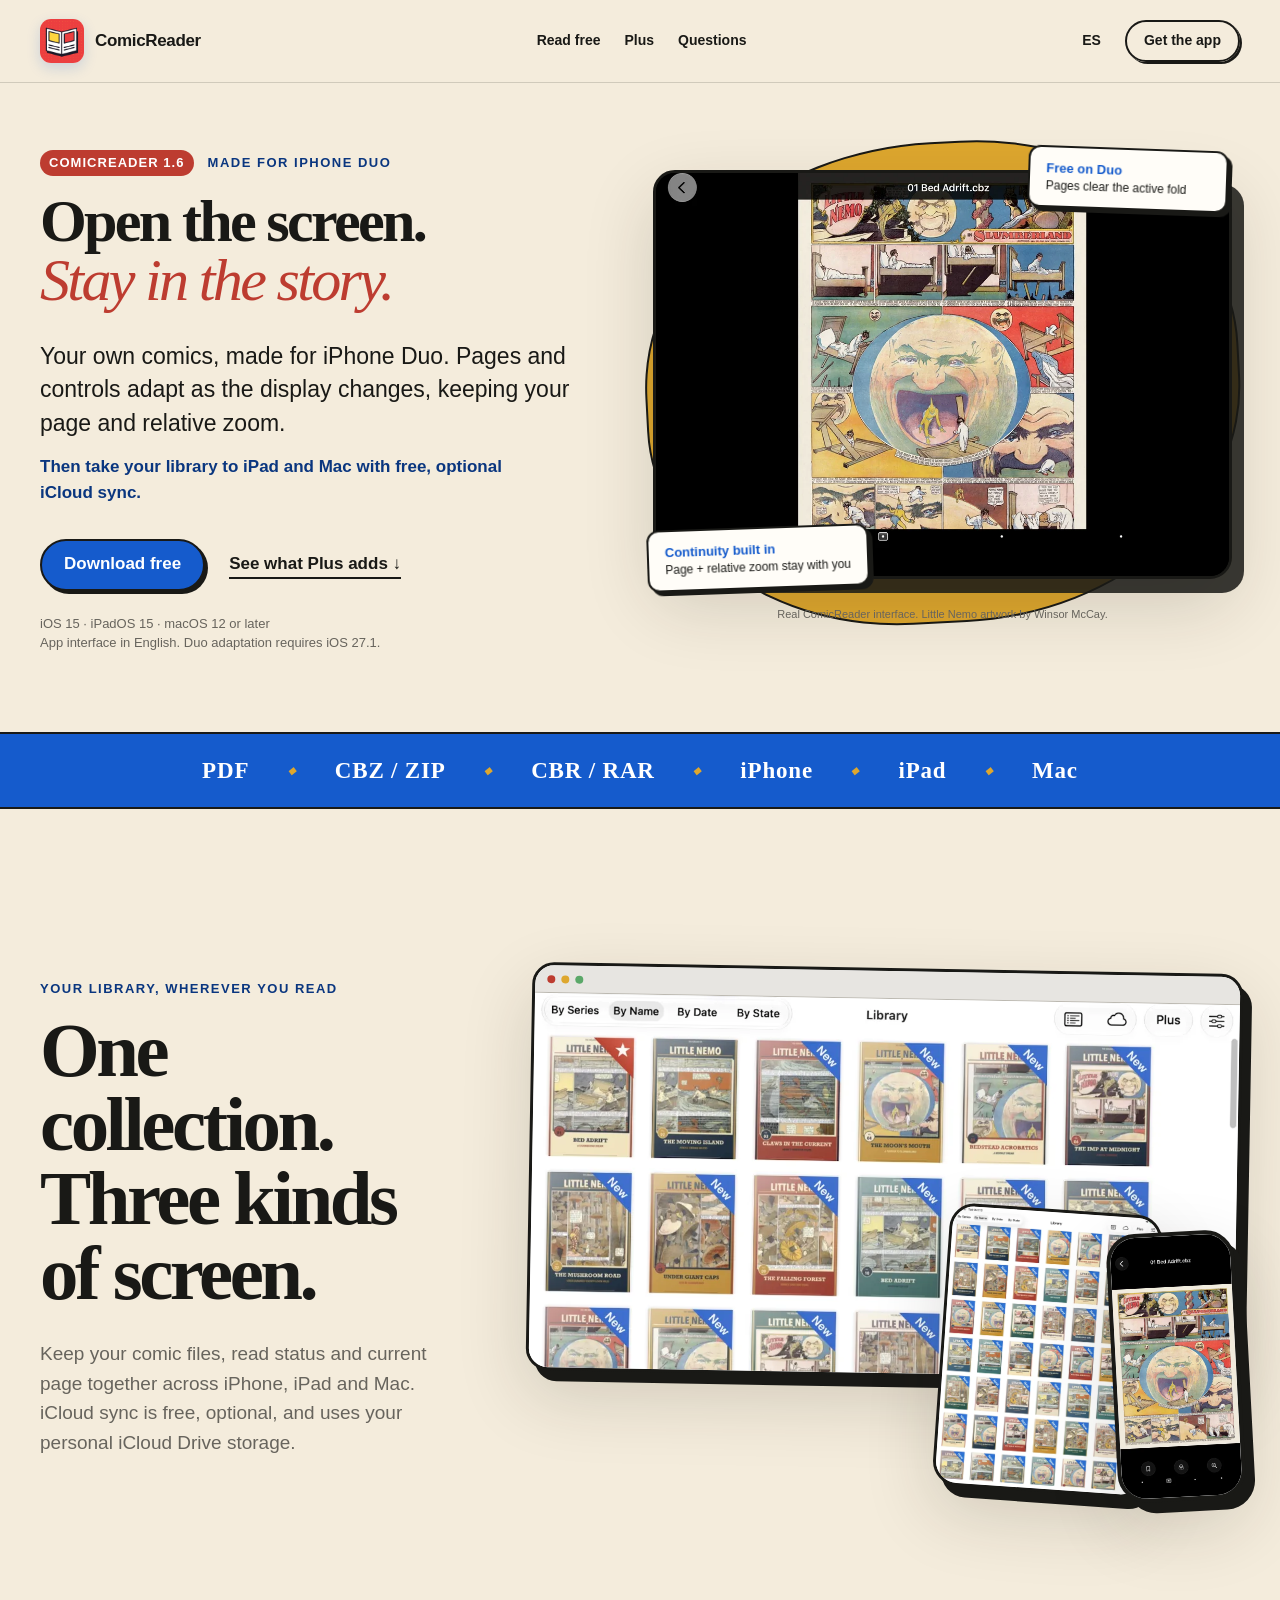
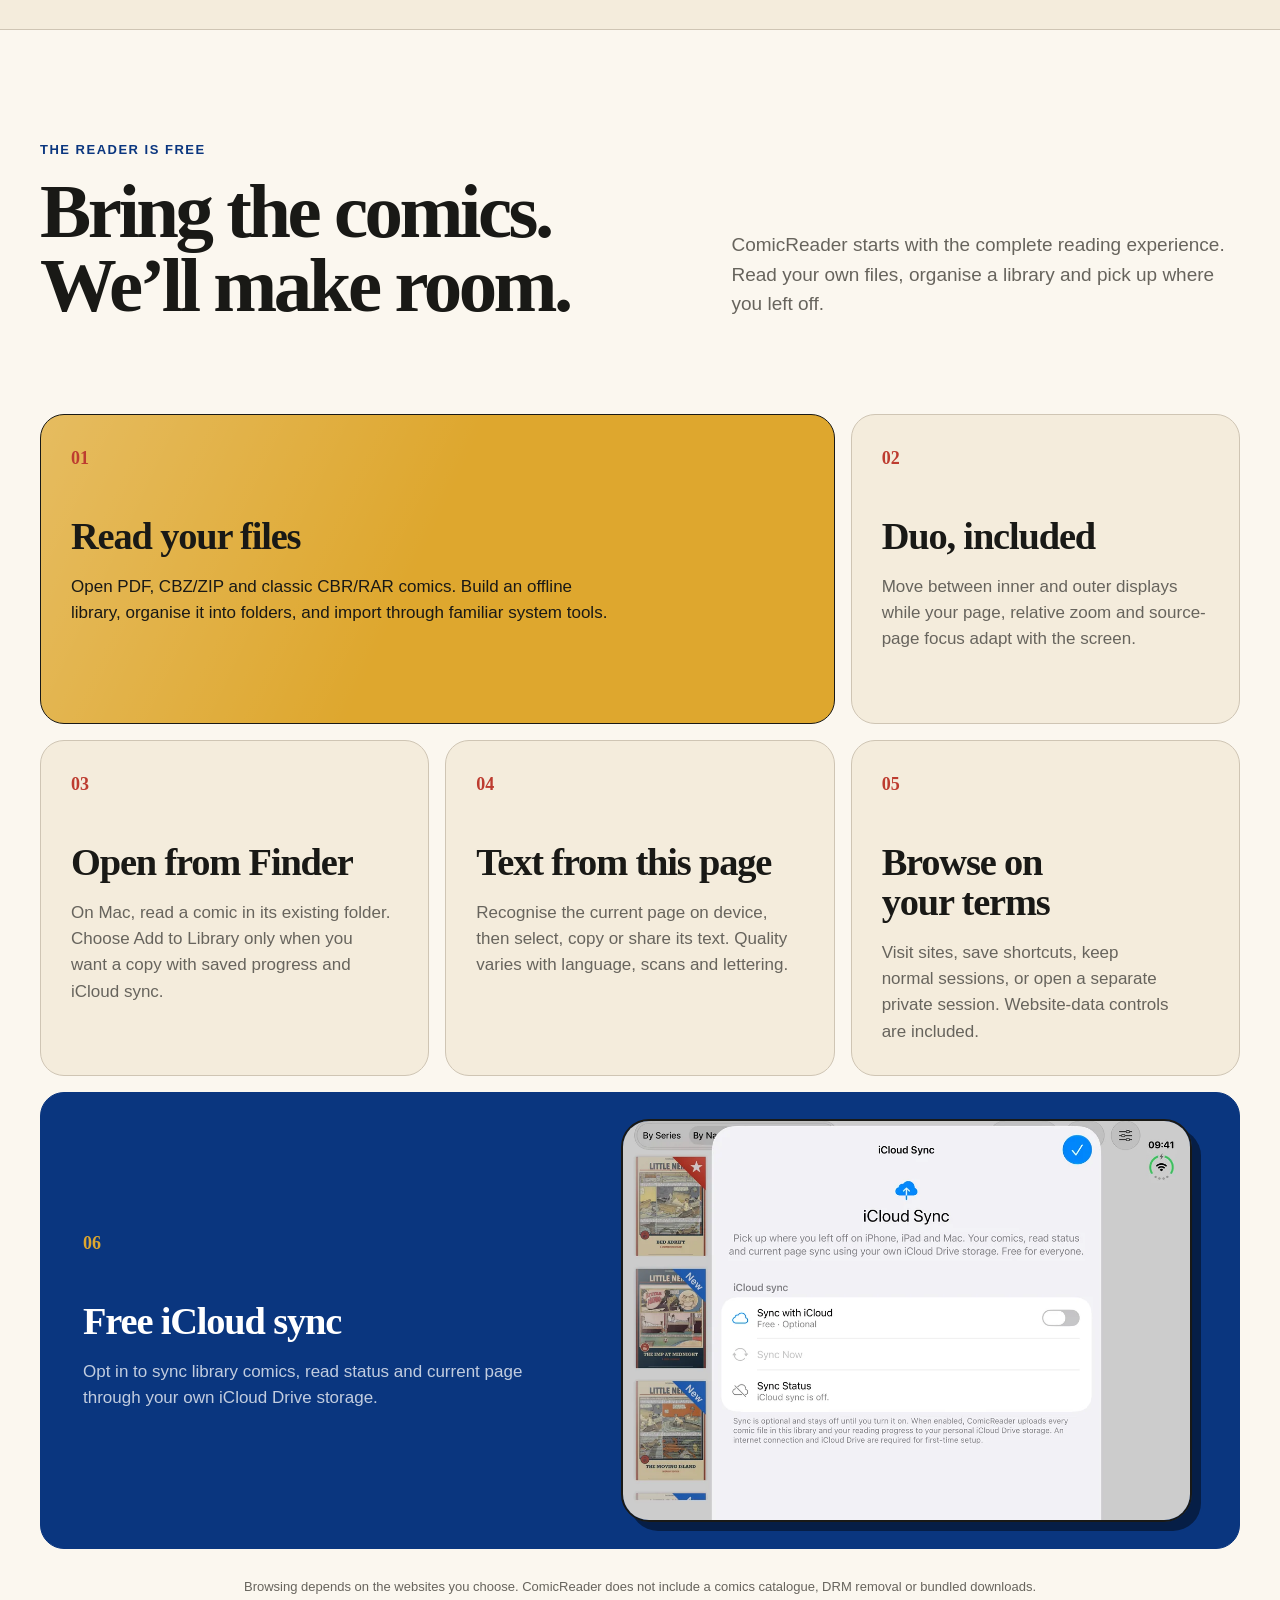
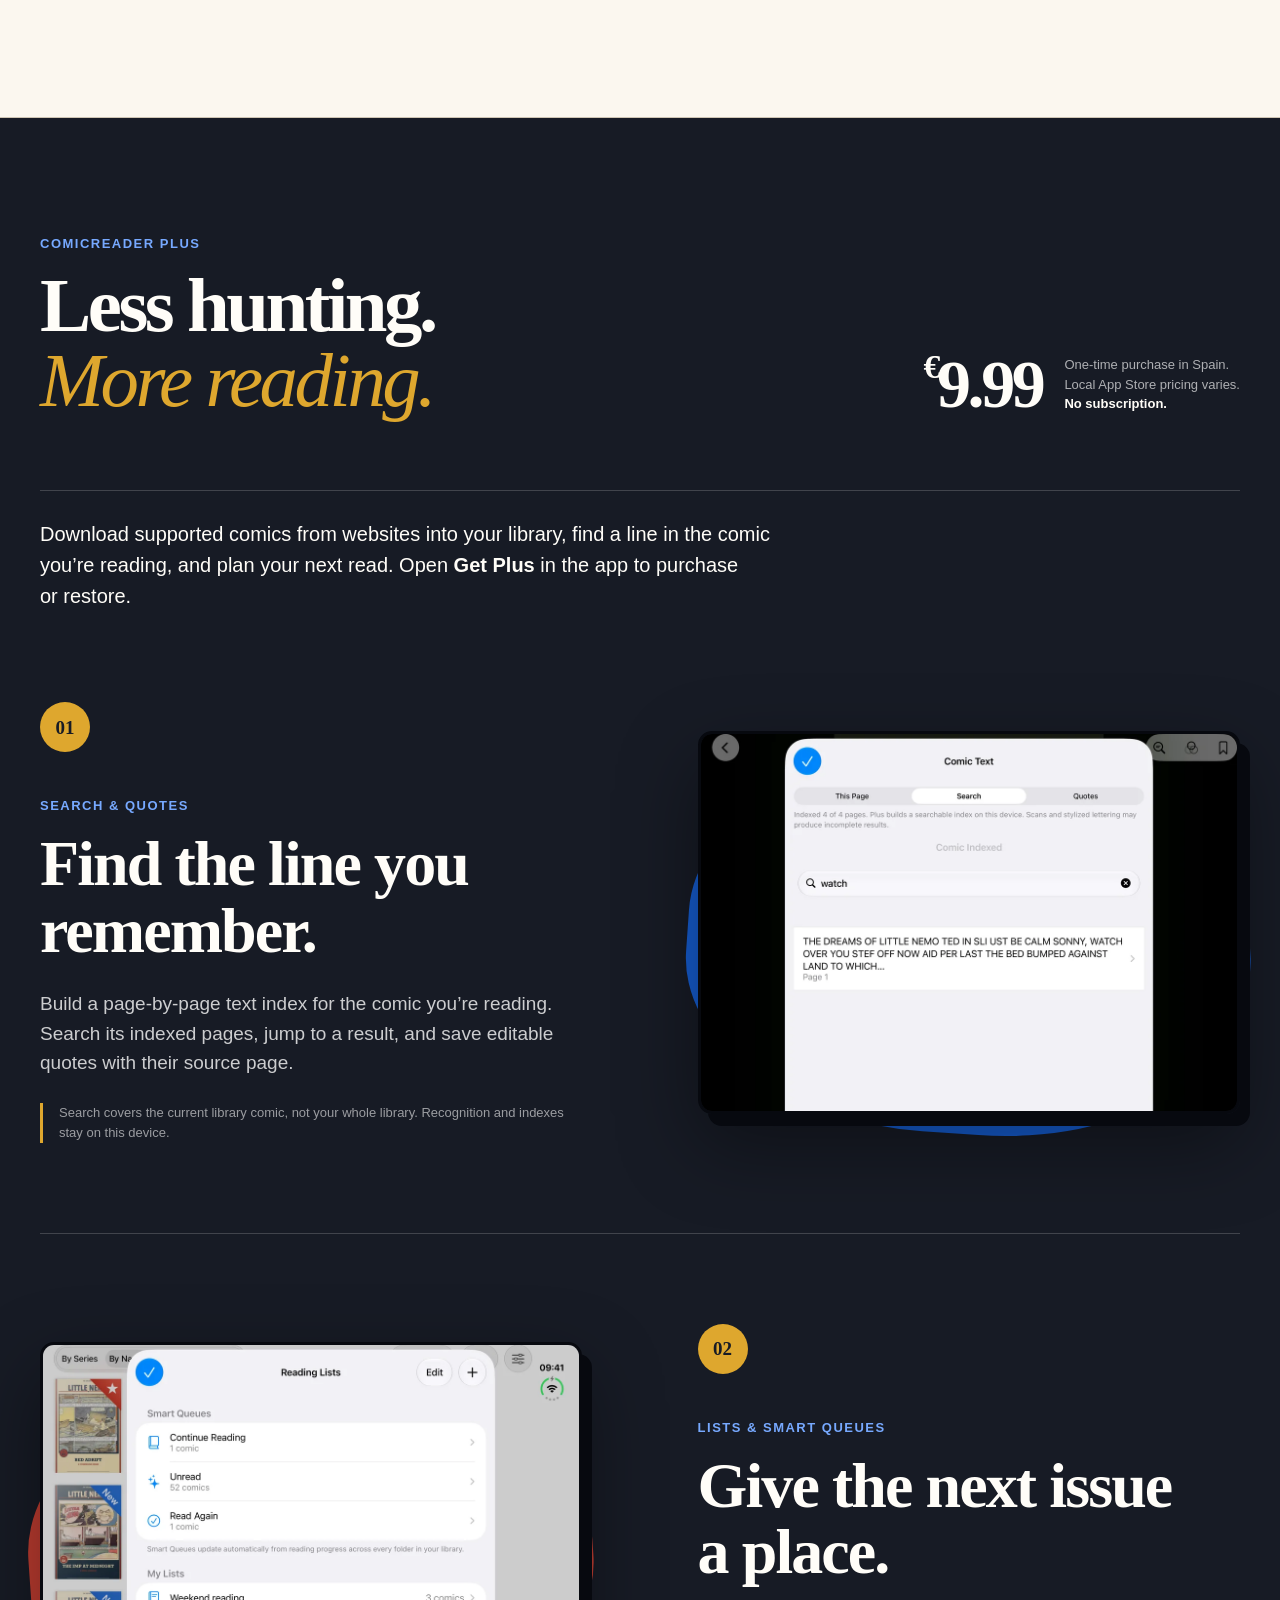
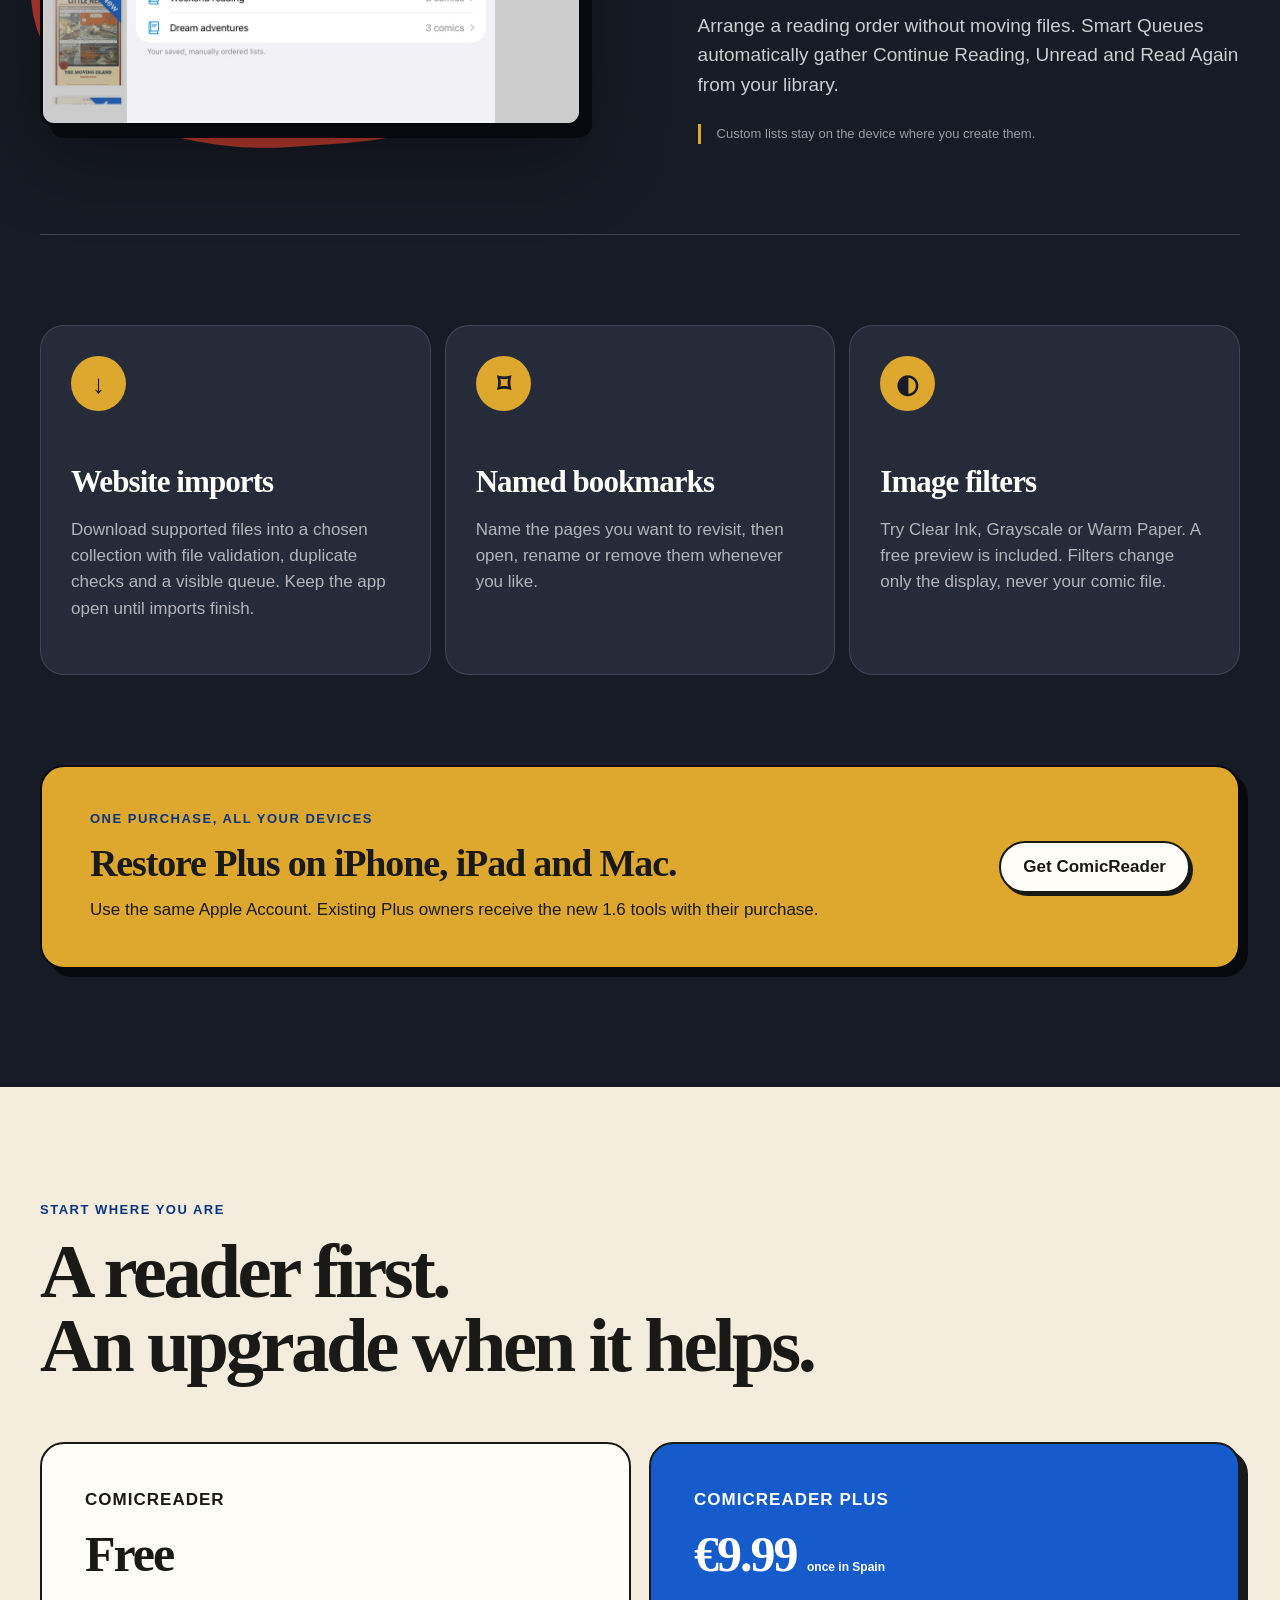
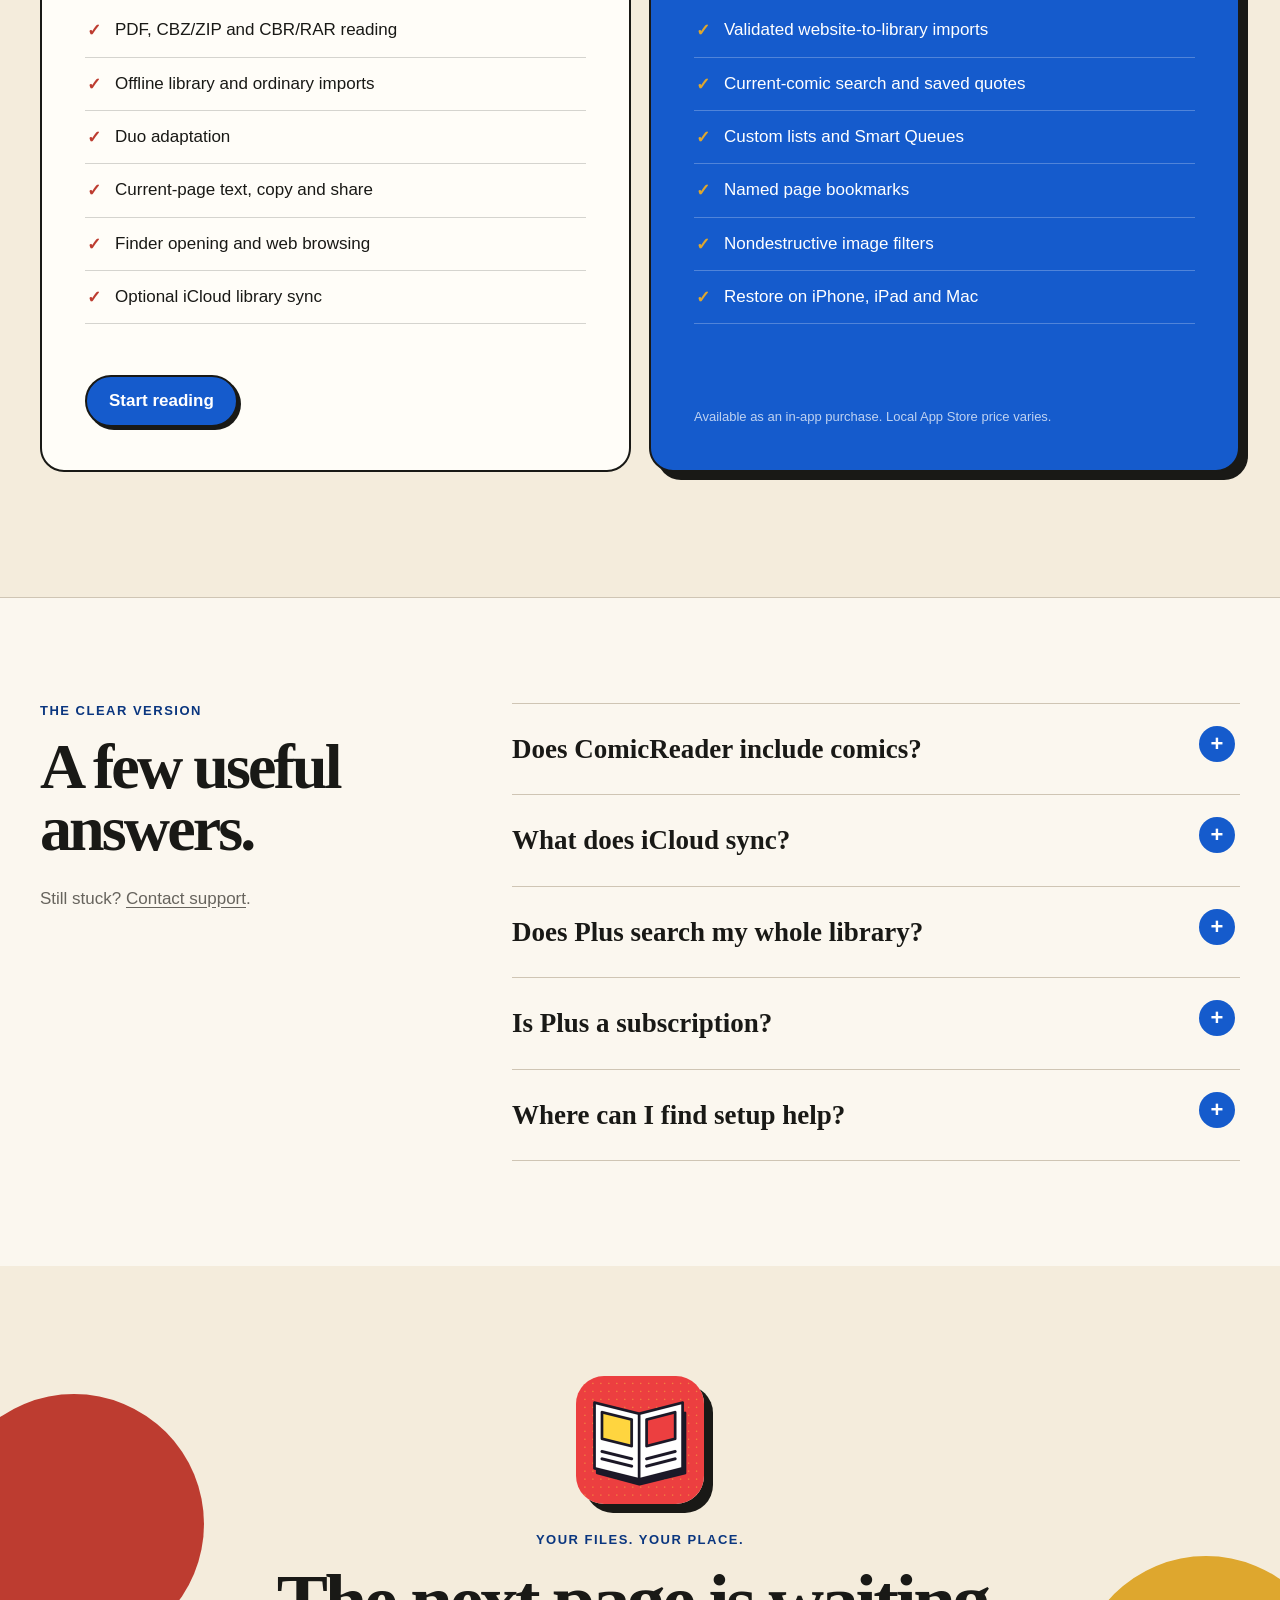
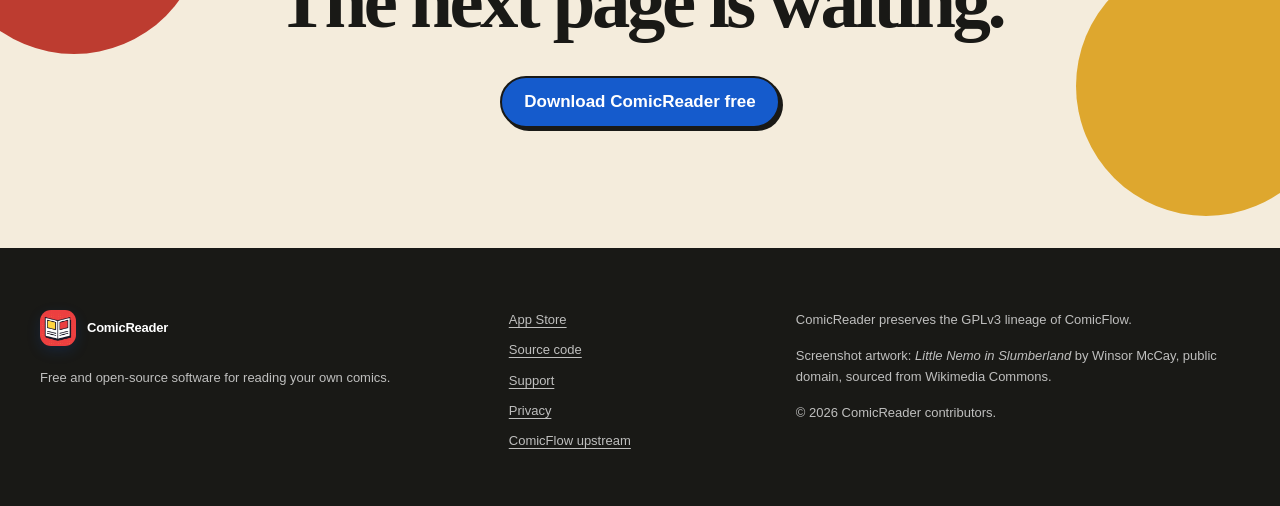
==== commit f33b58c9: "Publish ComicReader privacy information in English and Spanish" ====
--- a/docs/index.html
+++ b/docs/index.html
@@ -330,6 +330,7 @@
         <a href="https://apps.apple.com/app/apple-store/id1597314495?pt=10014801&amp;ct=website_16&amp;mt=8">App Store</a>
         <a href="https://github.com/pclemente/ComicReader">Source code</a>
         <a href="https://pabloclementeperez.wordpress.com/support/">Support</a>
+        <a href="privacy/">Privacy</a>
         <a href="https://github.com/swisspol/ComicFlow">ComicFlow upstream</a>
       </nav>
       <div class="footer-notes">
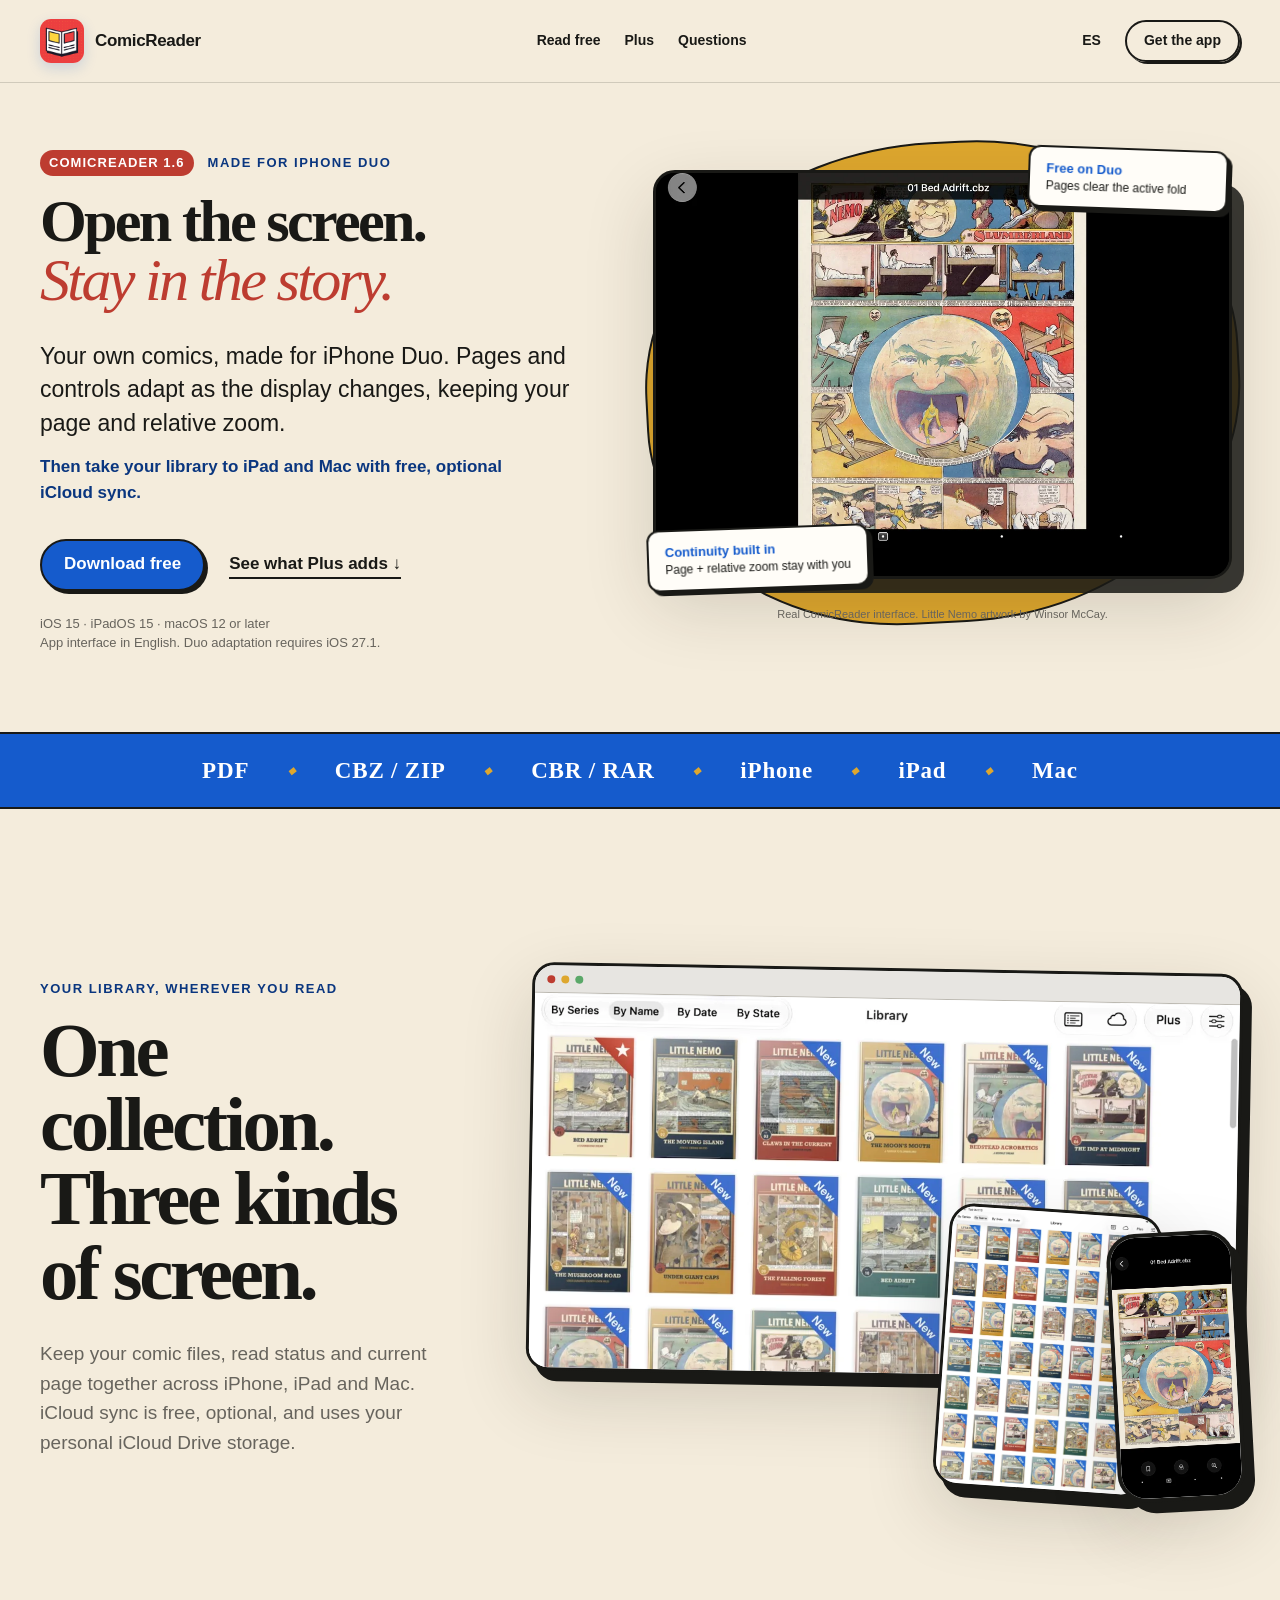
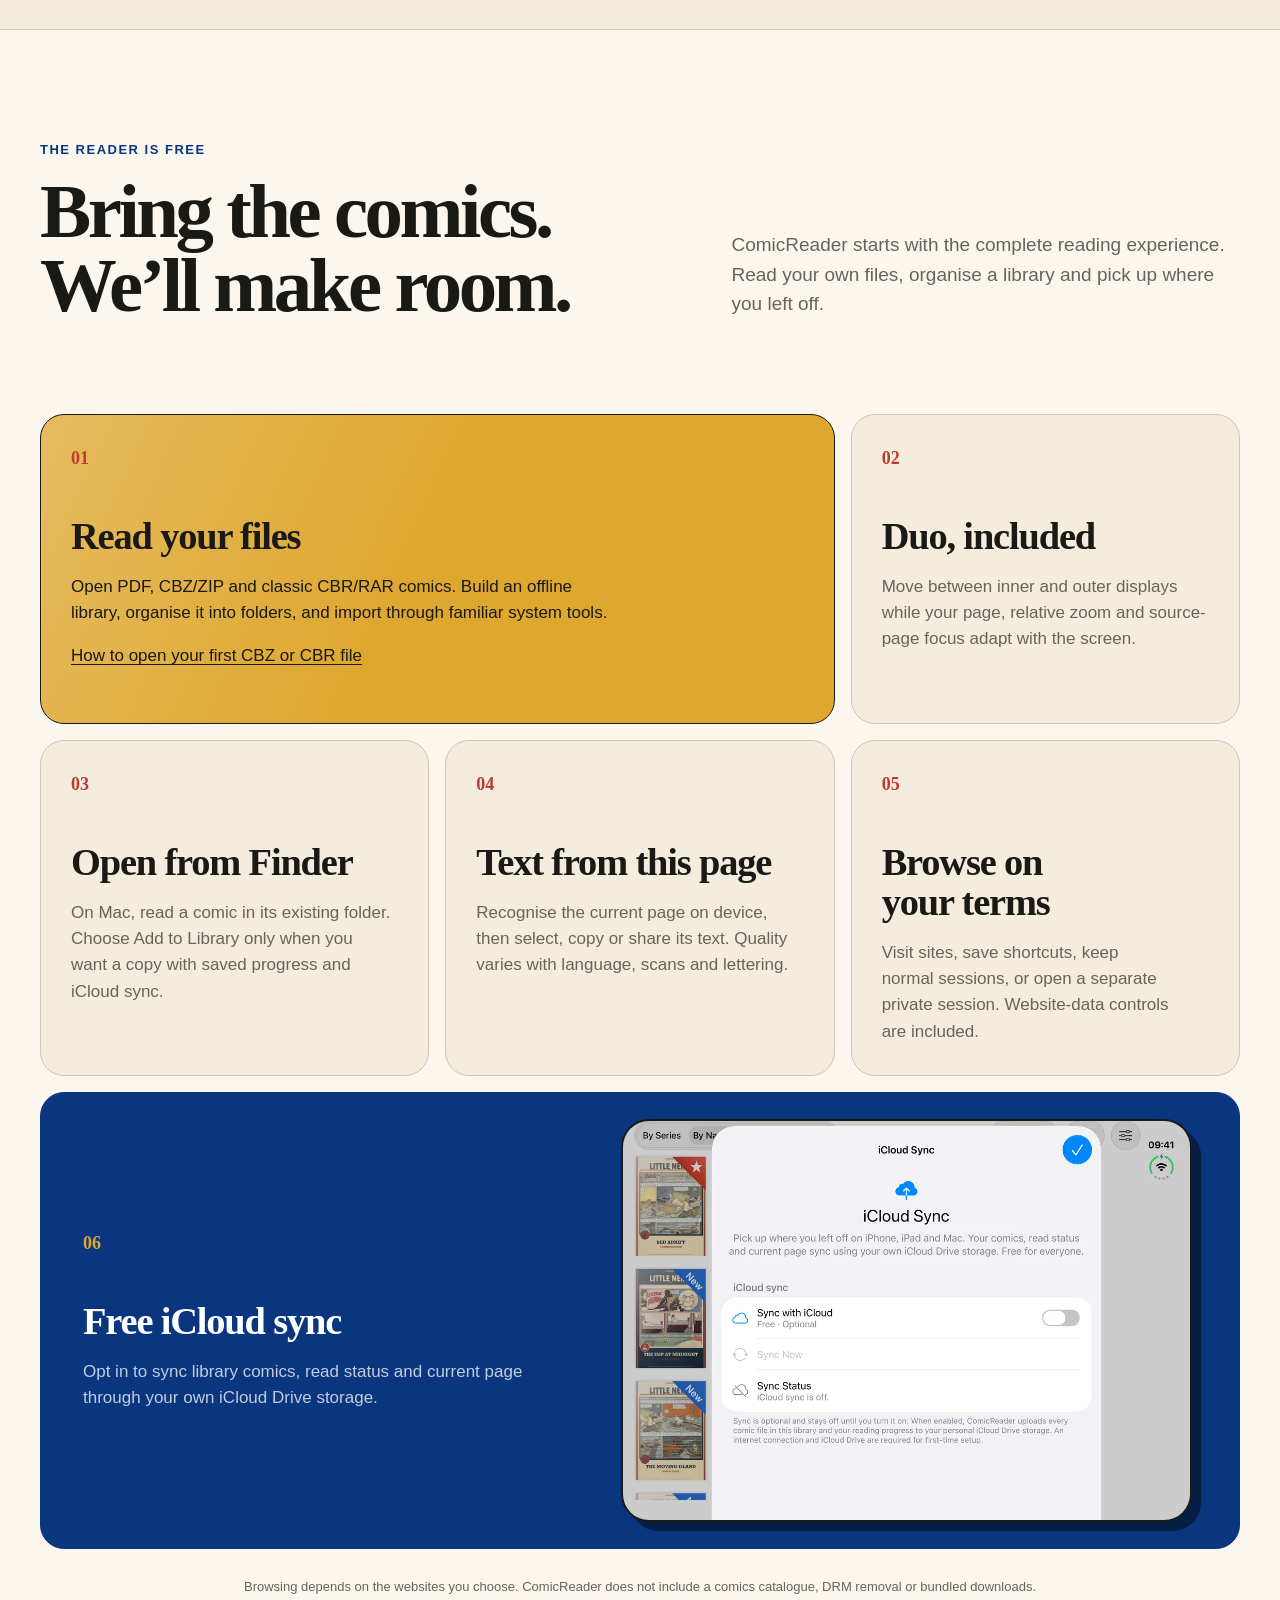
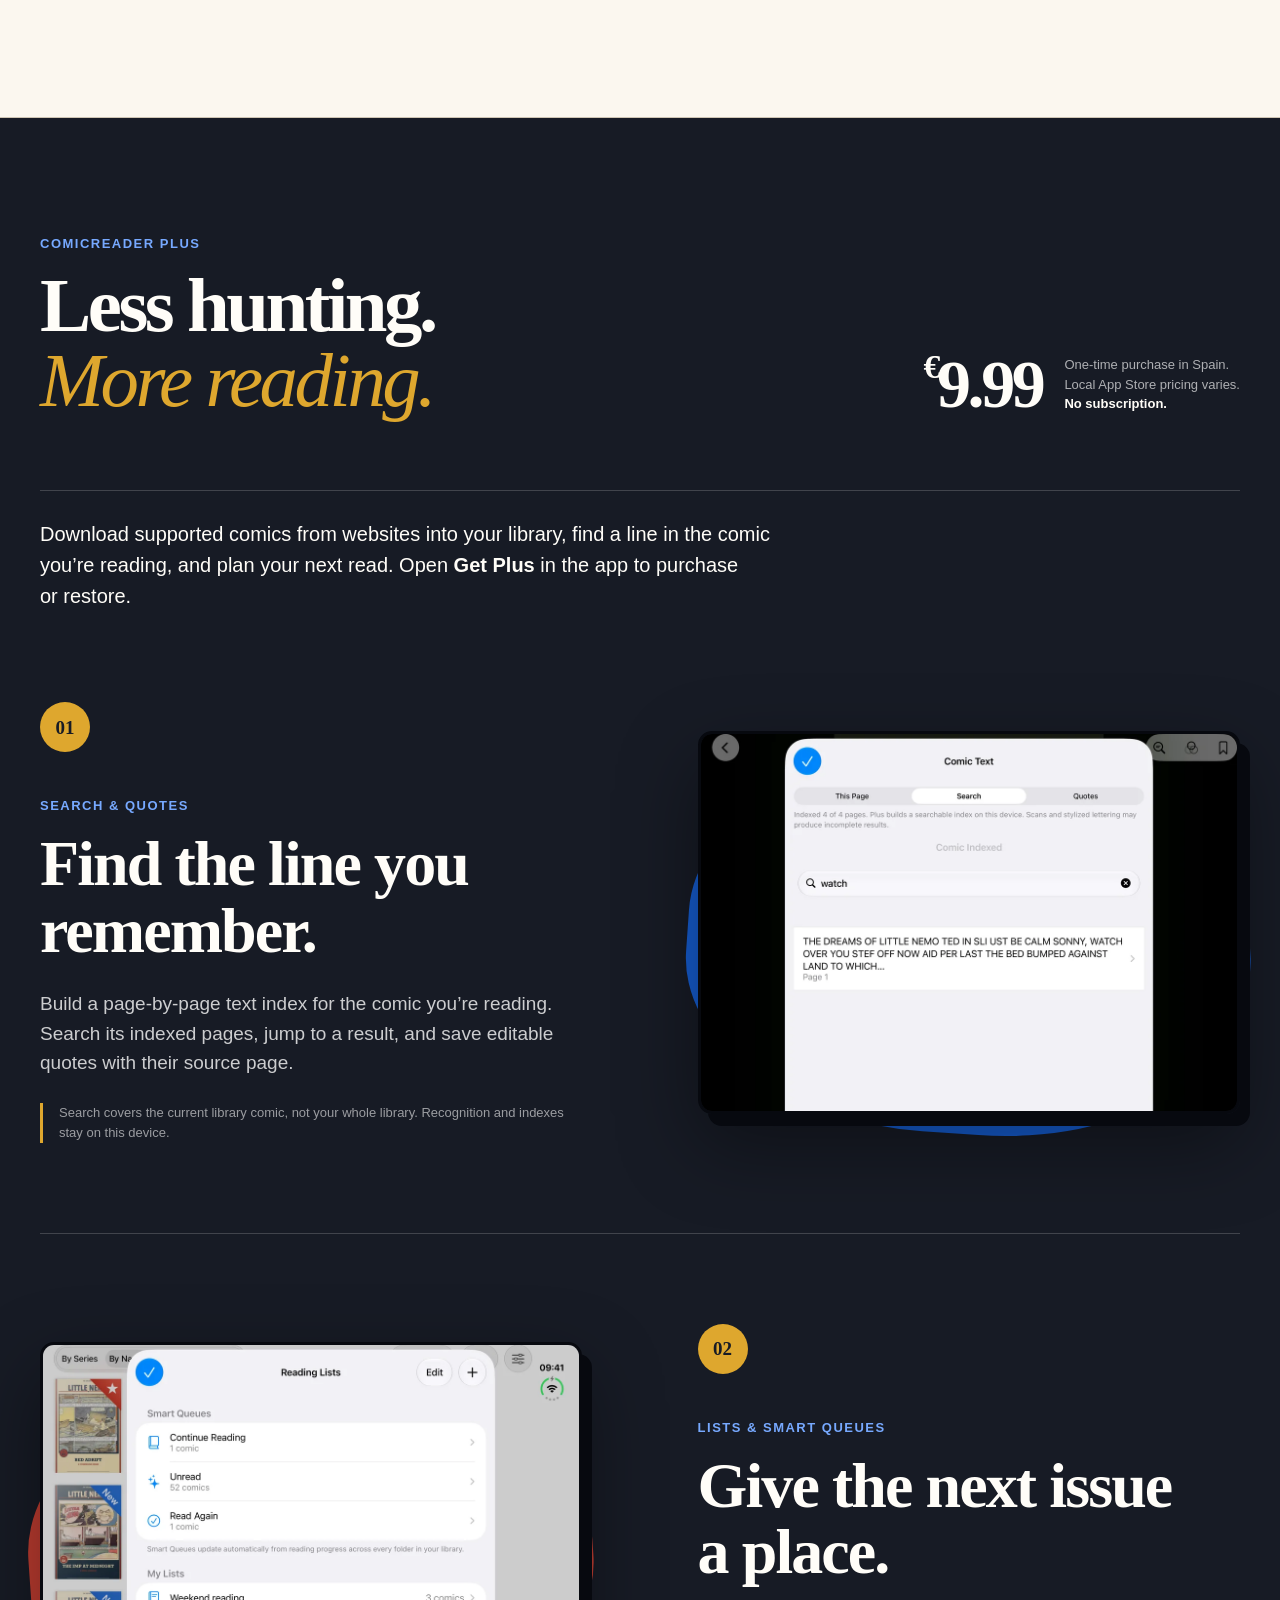
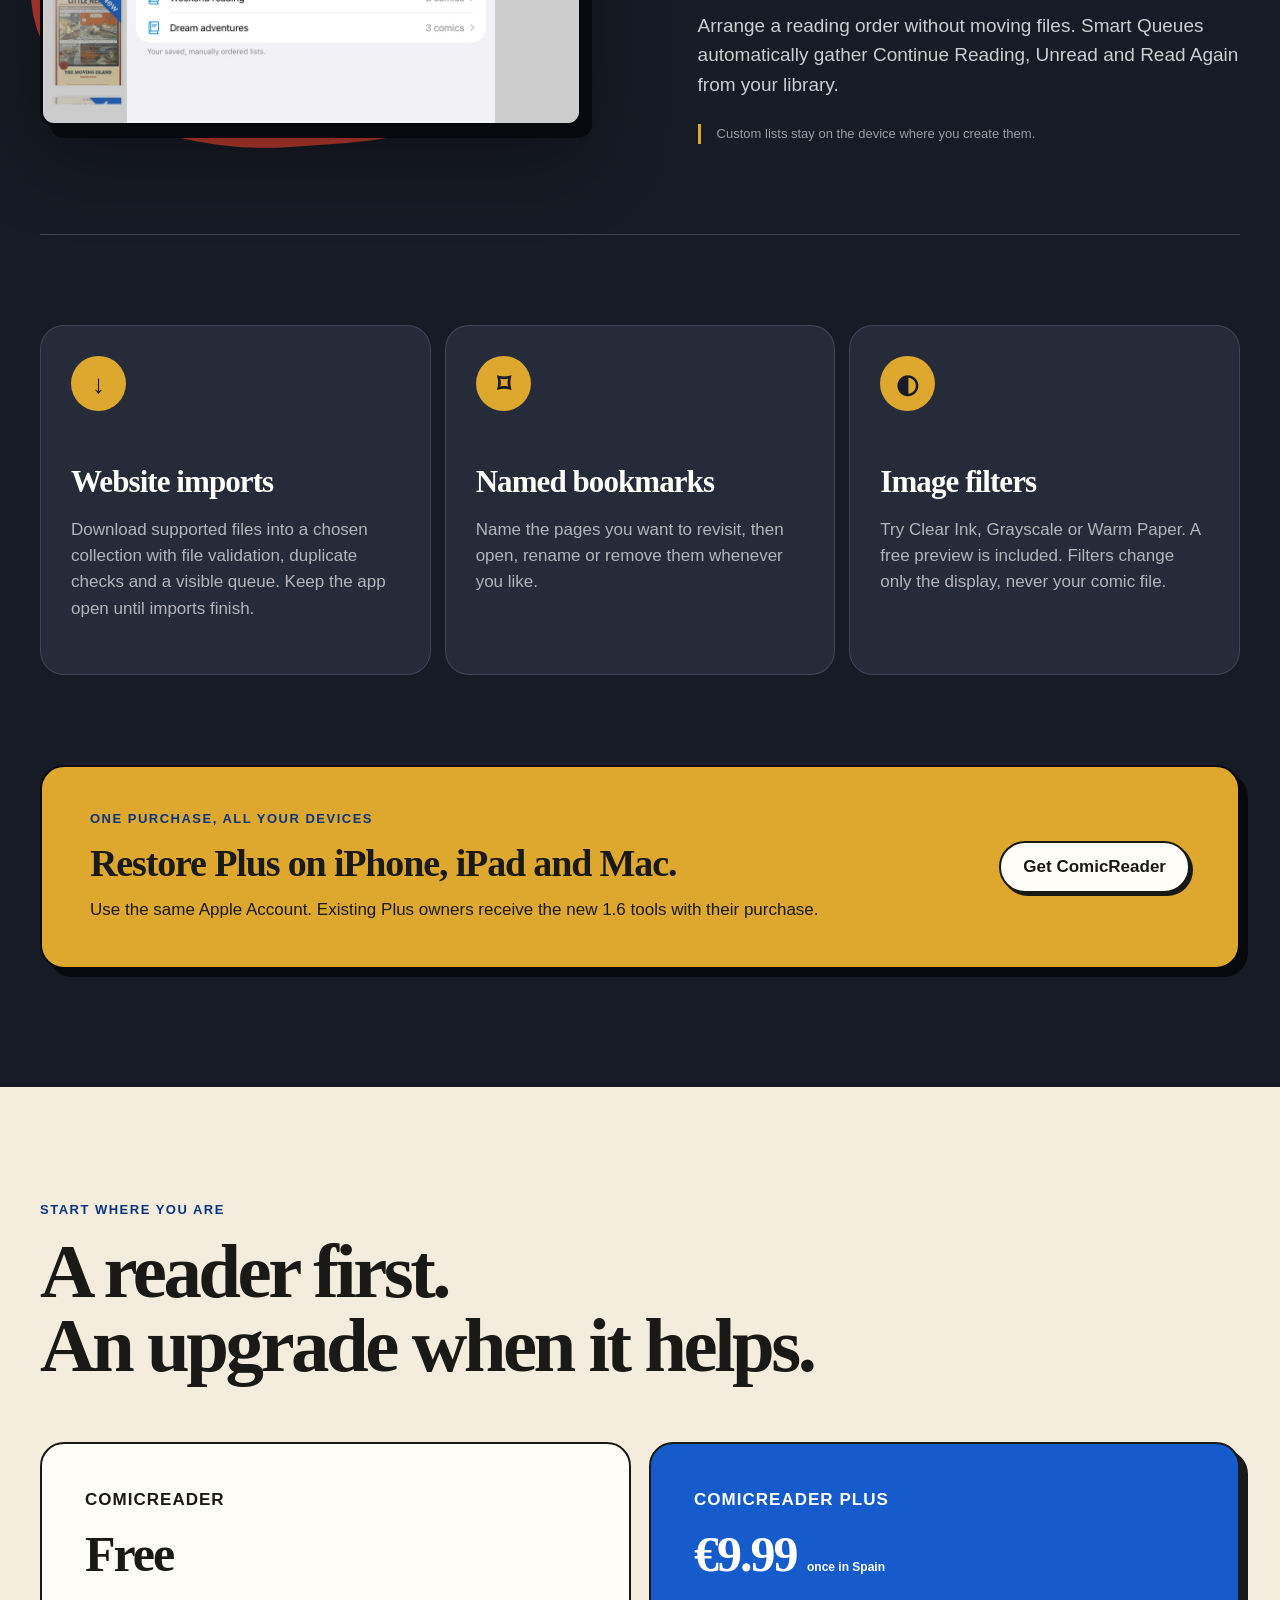
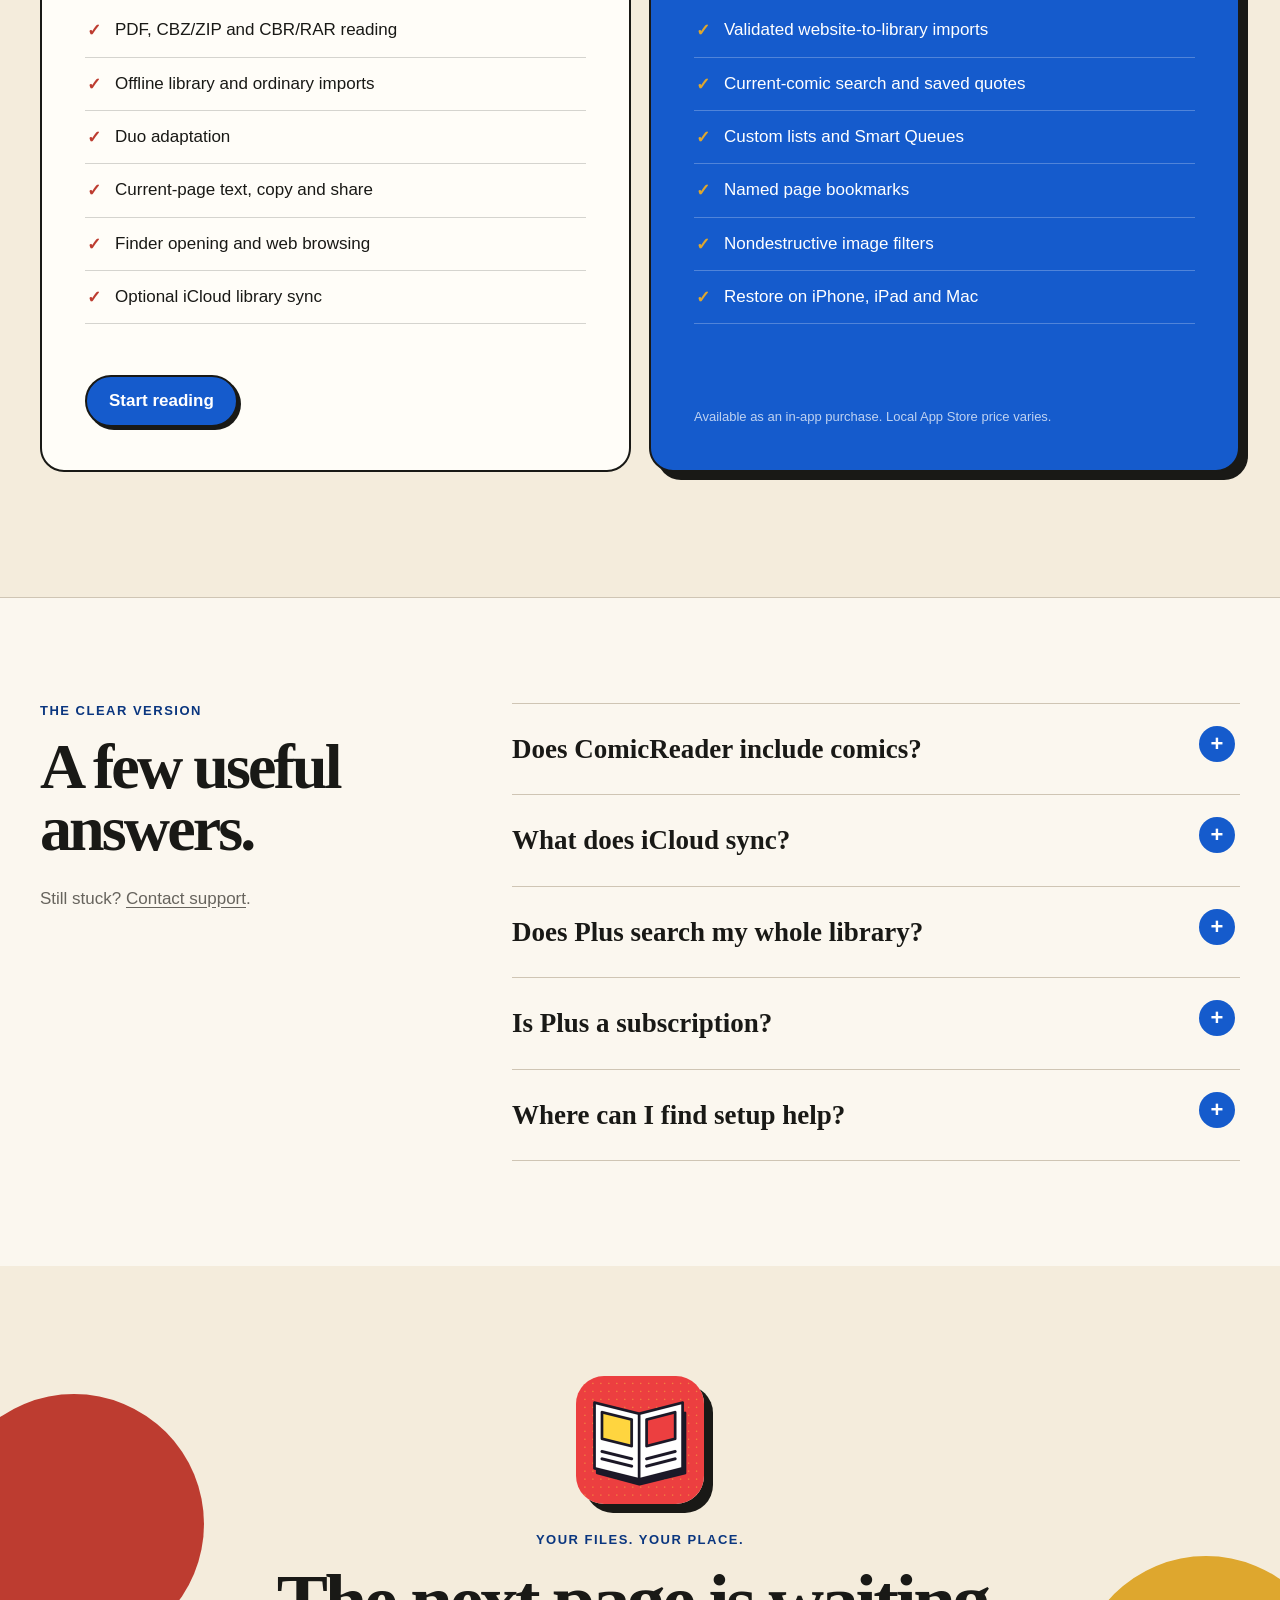
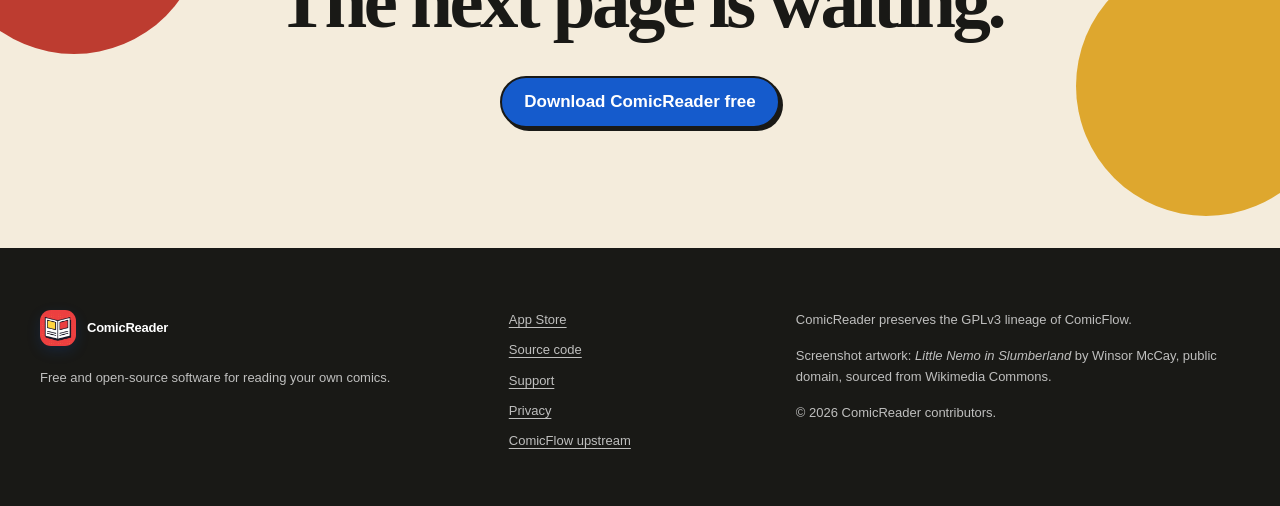
==== commit d2626f5e: "Publish comic file opening guides in English and Spanish" ====
--- a/docs/index.html
+++ b/docs/index.html
@@ -136,6 +136,7 @@
             <span class="feature-number">01</span>
             <h3>Read your files</h3>
             <p>Open PDF, CBZ/ZIP and classic CBR/RAR comics. Build an offline library, organise it into folders, and import through familiar system tools.</p>
+            <p><a href="open-comic-files/">How to open your first CBZ or CBR file</a></p>
           </article>
           <article class="feature-card">
             <span class="feature-number">02</span>
@@ -301,7 +302,7 @@
           </details>
           <details>
             <summary>Where can I find setup help?</summary>
-            <p>See the technical guides for <a href="https://github.com/pclemente/ComicReader/blob/main/docs/MacDocuments.md">opening comics on Mac</a> and <a href="https://github.com/pclemente/ComicReader/blob/main/docs/WebBrowser.md">browsing and website imports</a>.</p>
+            <p>Start with <a href="open-comic-files/">opening your first comic on iPhone, iPad or Mac</a>. For more detail, see the technical guides to <a href="https://github.com/pclemente/ComicReader/blob/main/docs/MacDocuments.md">Finder file associations</a> and <a href="https://github.com/pclemente/ComicReader/blob/main/docs/WebBrowser.md">website imports</a>.</p>
           </details>
         </div>
       </div>
--- a/docs/styles.css
+++ b/docs/styles.css
@@ -1288,6 +1288,66 @@
 }
 
 .plus-intro { max-width: 760px; margin: 28px 0 0; font-size: 20px; line-height: 1.55; }
+.import-guide {
+  max-width: 48rem;
+  padding-block: clamp(2rem, 5vw, 4.5rem);
+}
+
+.import-guide > p:not(.eyebrow) {
+  max-width: 60ch;
+  font-size: 1.15em;
+}
+
+.guide-jumps {
+  display: flex;
+  flex-wrap: wrap;
+  gap: .2em 1.4em;
+  color: var(--blue-dark);
+  font-weight: 700;
+}
+
+.guide-jumps a {
+  display: inline-flex;
+  align-items: center;
+  min-height: 44px;
+}
+
+.import-guide section {
+  padding-top: 1.5em;
+  margin-top: 1.5em;
+  border-top: 1px solid var(--line);
+}
+
+.import-guide h2 {
+  font-size: clamp(1.8rem, 5vw, 2.5rem);
+}
+
+.import-guide ol {
+  padding-inline-start: 1.5em;
+}
+
+.import-guide li {
+  padding-inline-start: .25em;
+  margin-block: .65em;
+}
+
+.import-guide li::marker {
+  color: var(--red);
+  font-weight: 800;
+}
+
+.guide-next {
+  margin-top: 2em;
+  padding: clamp(1rem, 4vw, 2rem);
+  border: 1px solid var(--line);
+  border-radius: var(--radius);
+  background: var(--paper-light);
+}
+
+.guide-next p {
+  margin-top: 0;
+}
+
 .plus-shot { width: 100%; max-width: 600px; }
 .plus-shot img { width: 100%; height: auto; border-radius: 14px; }
 @media (max-width: 720px) { .hero { min-height: 0; } .plus-intro { font-size: 18px; } }
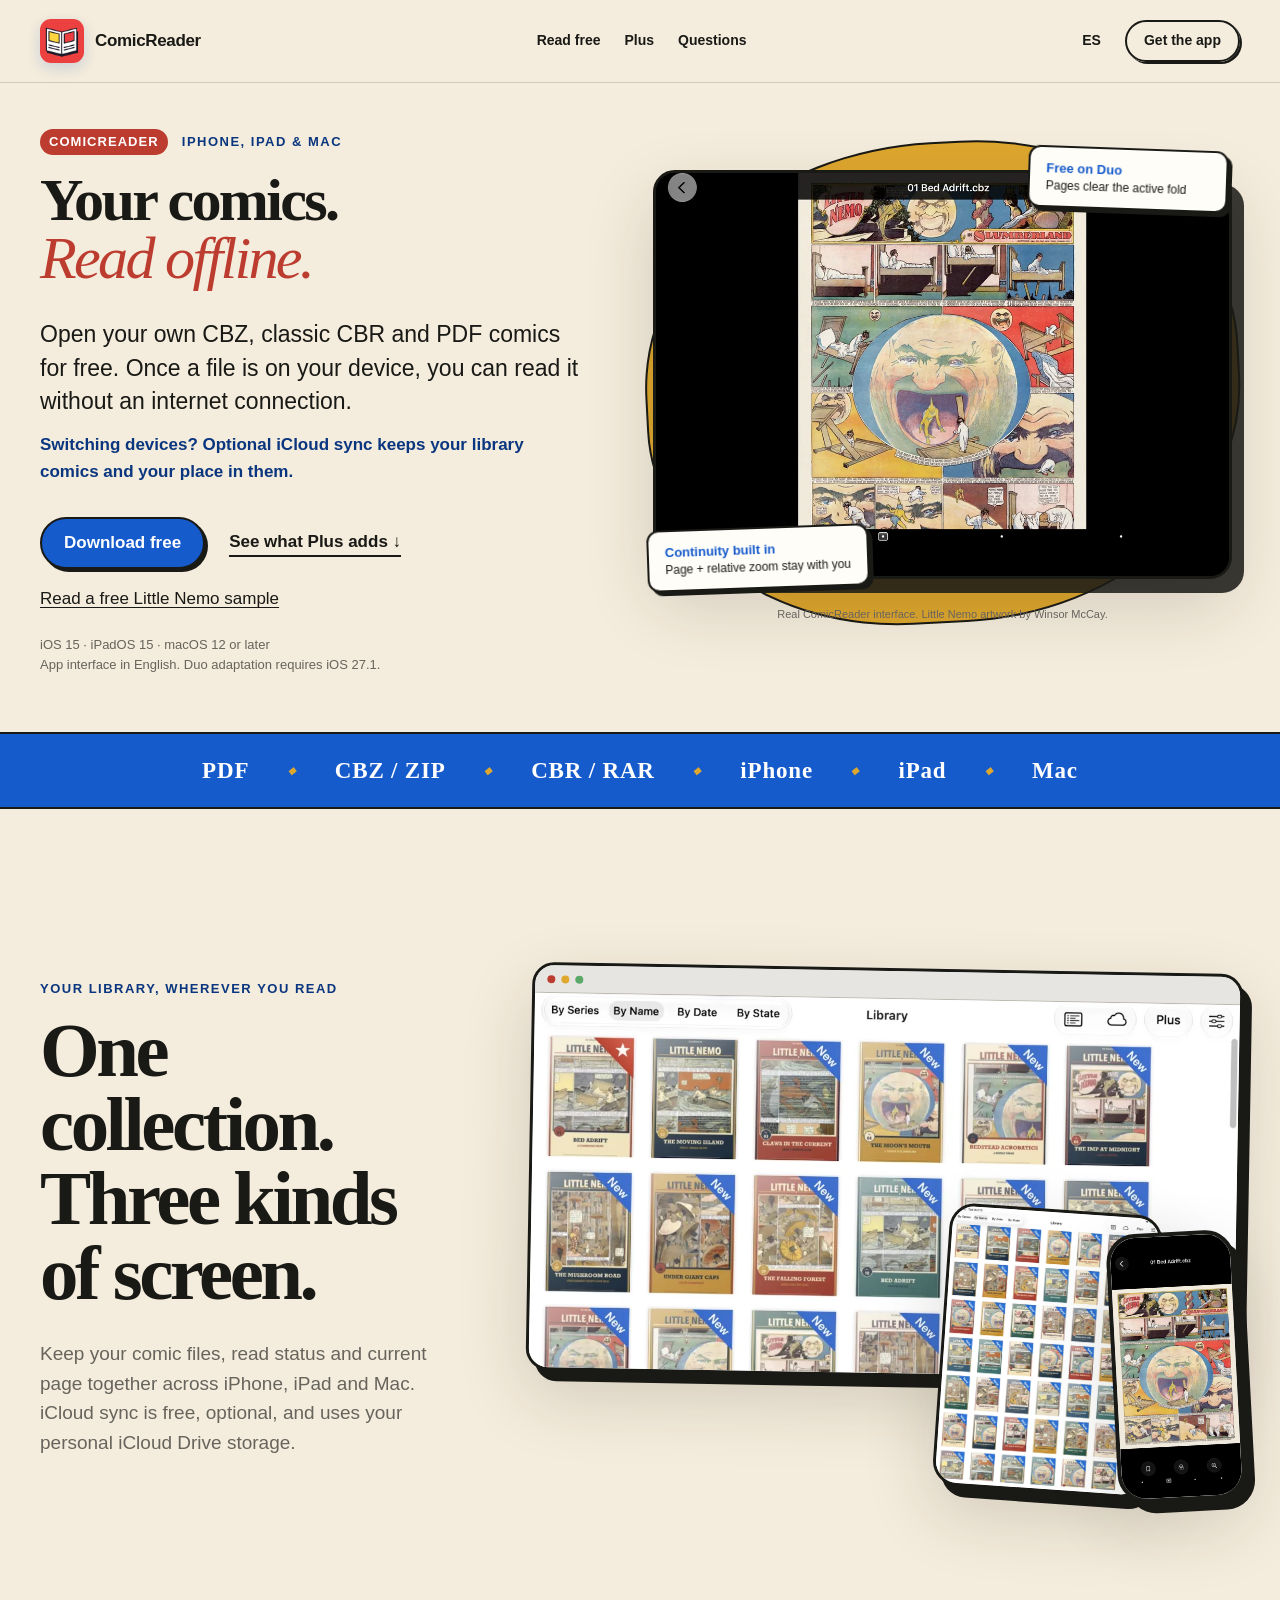
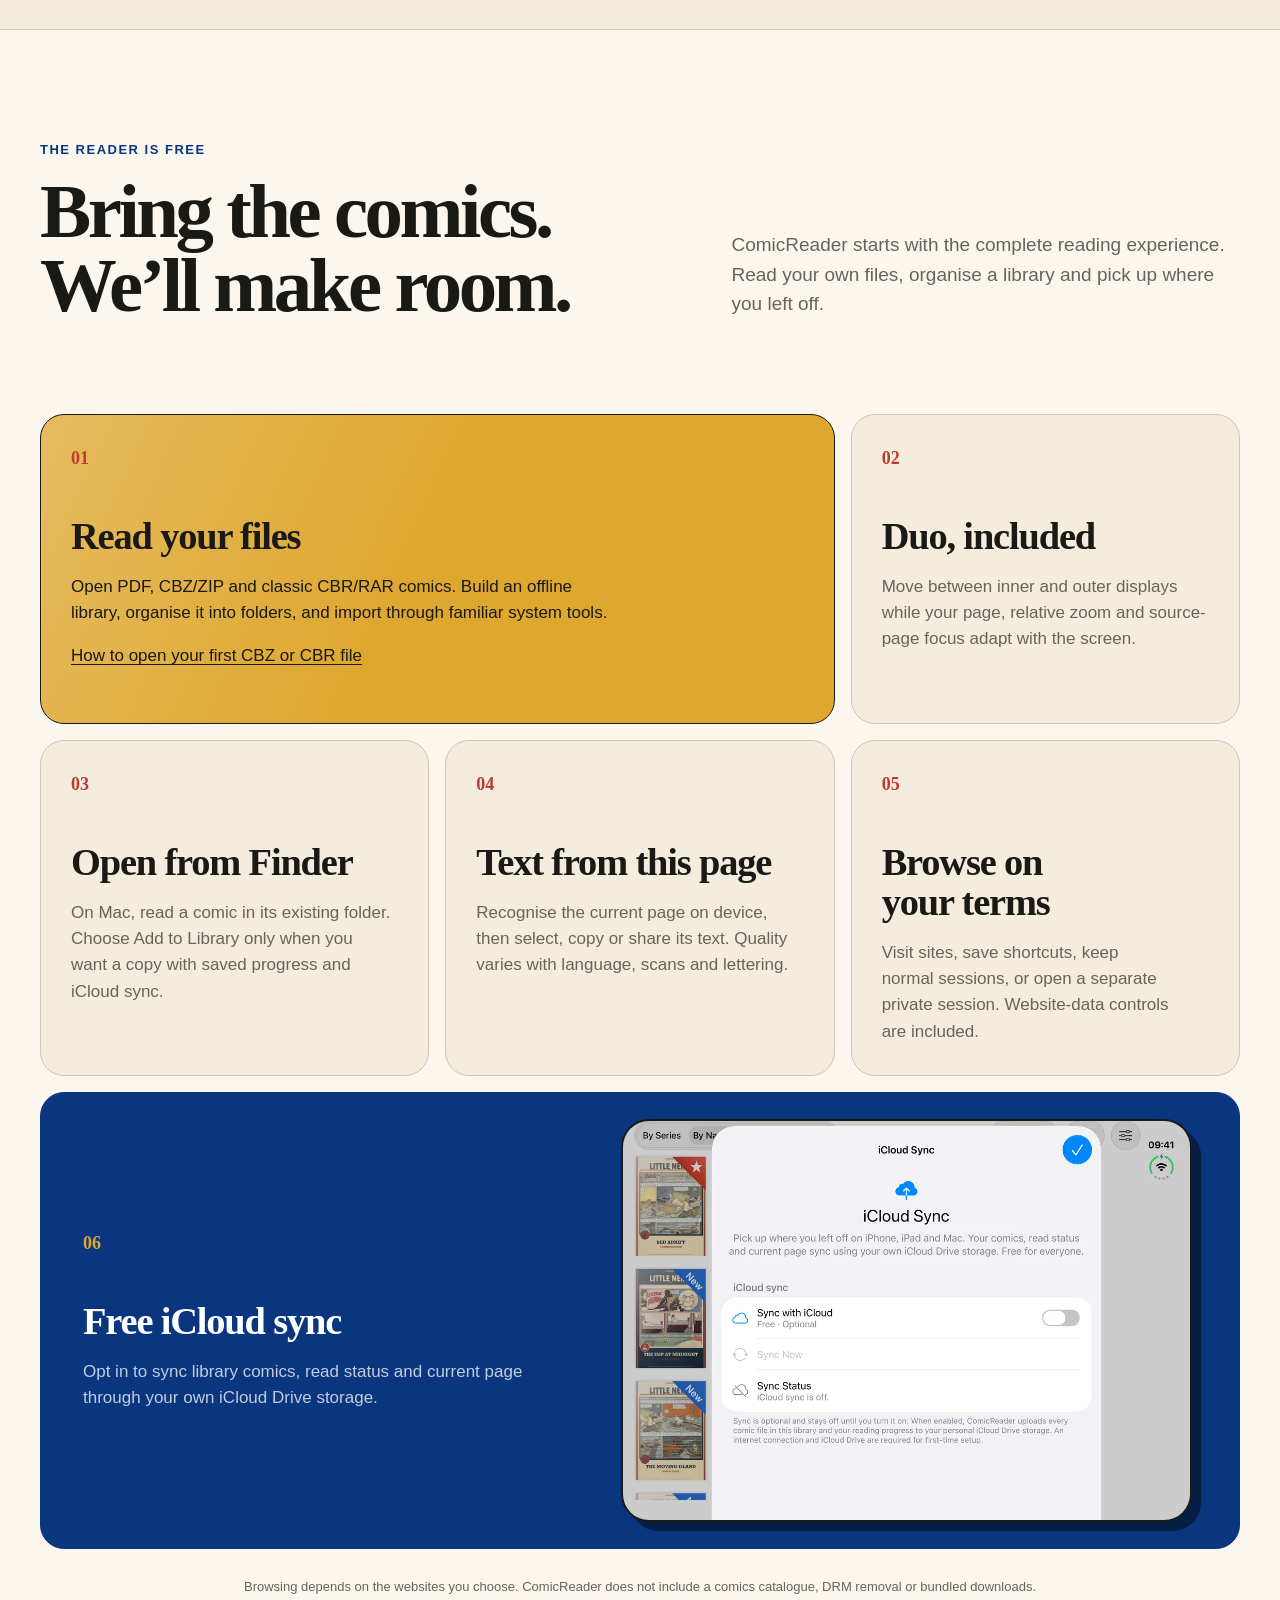
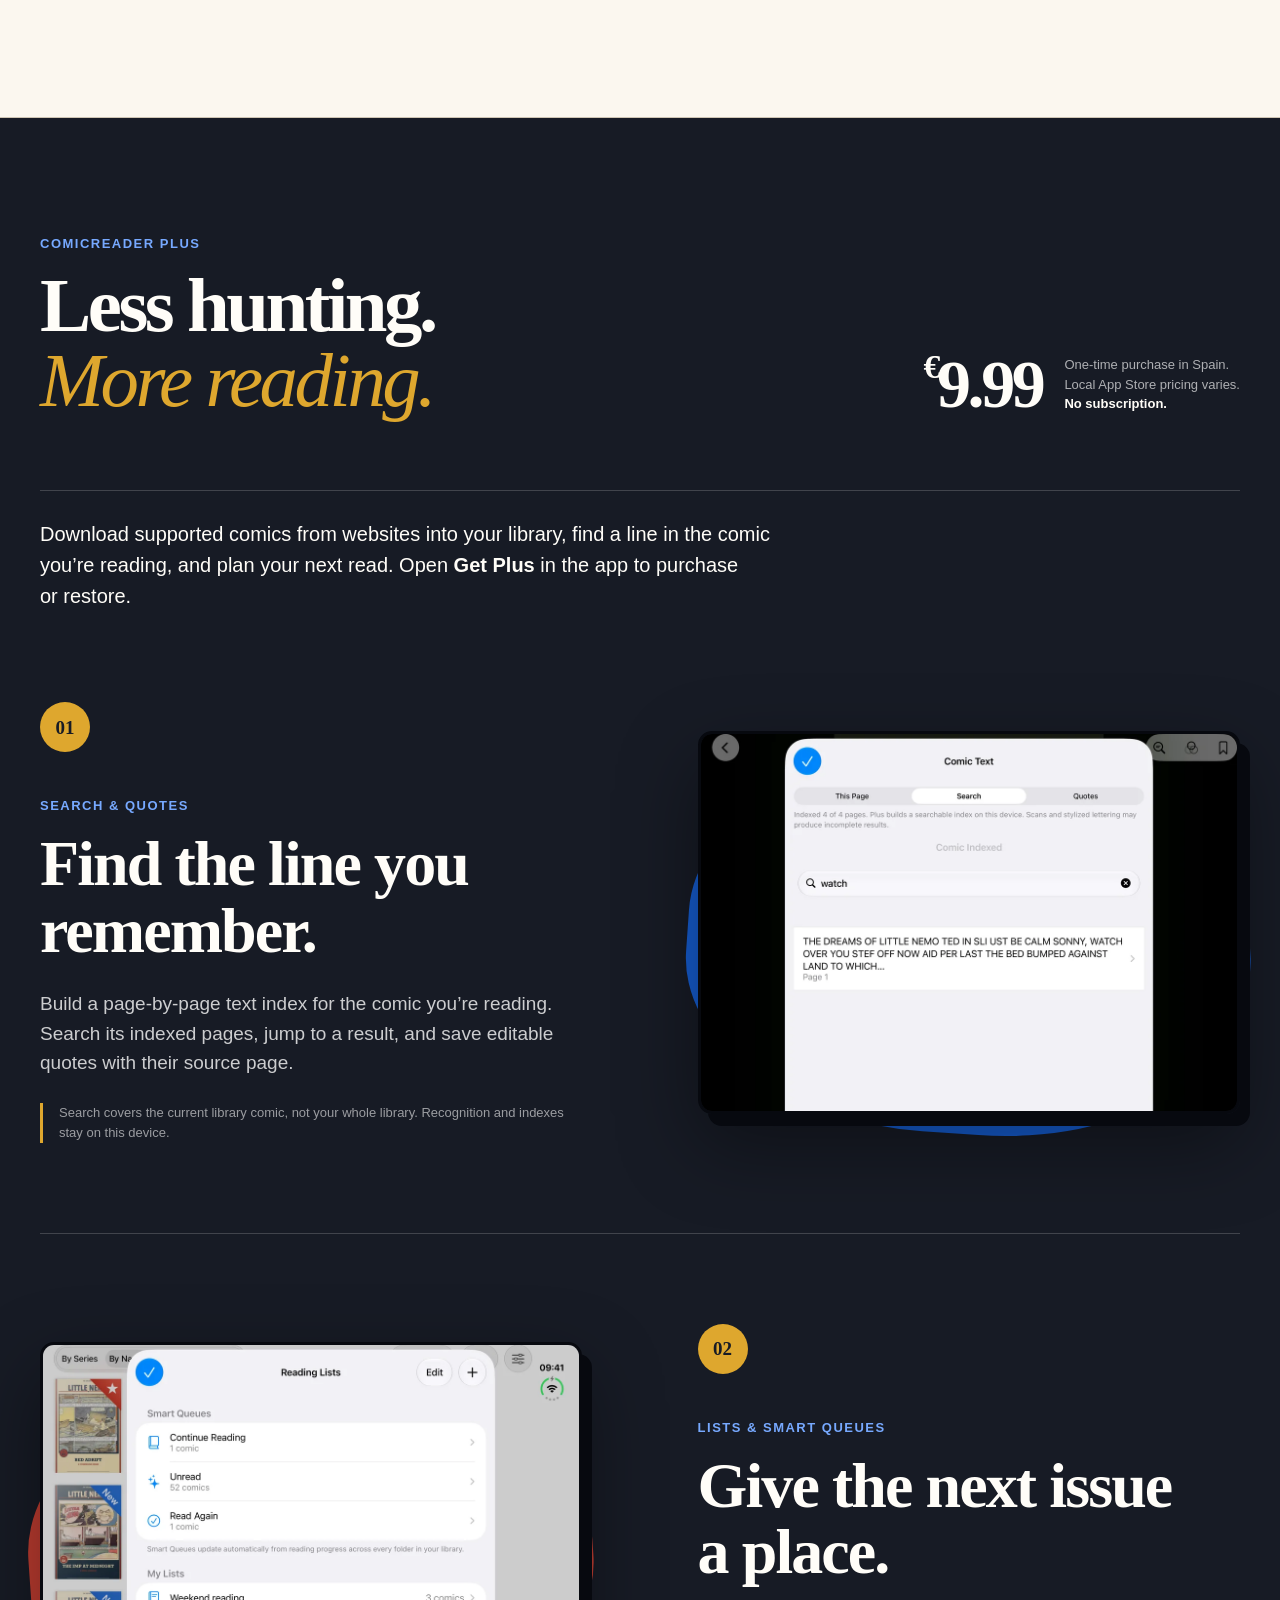
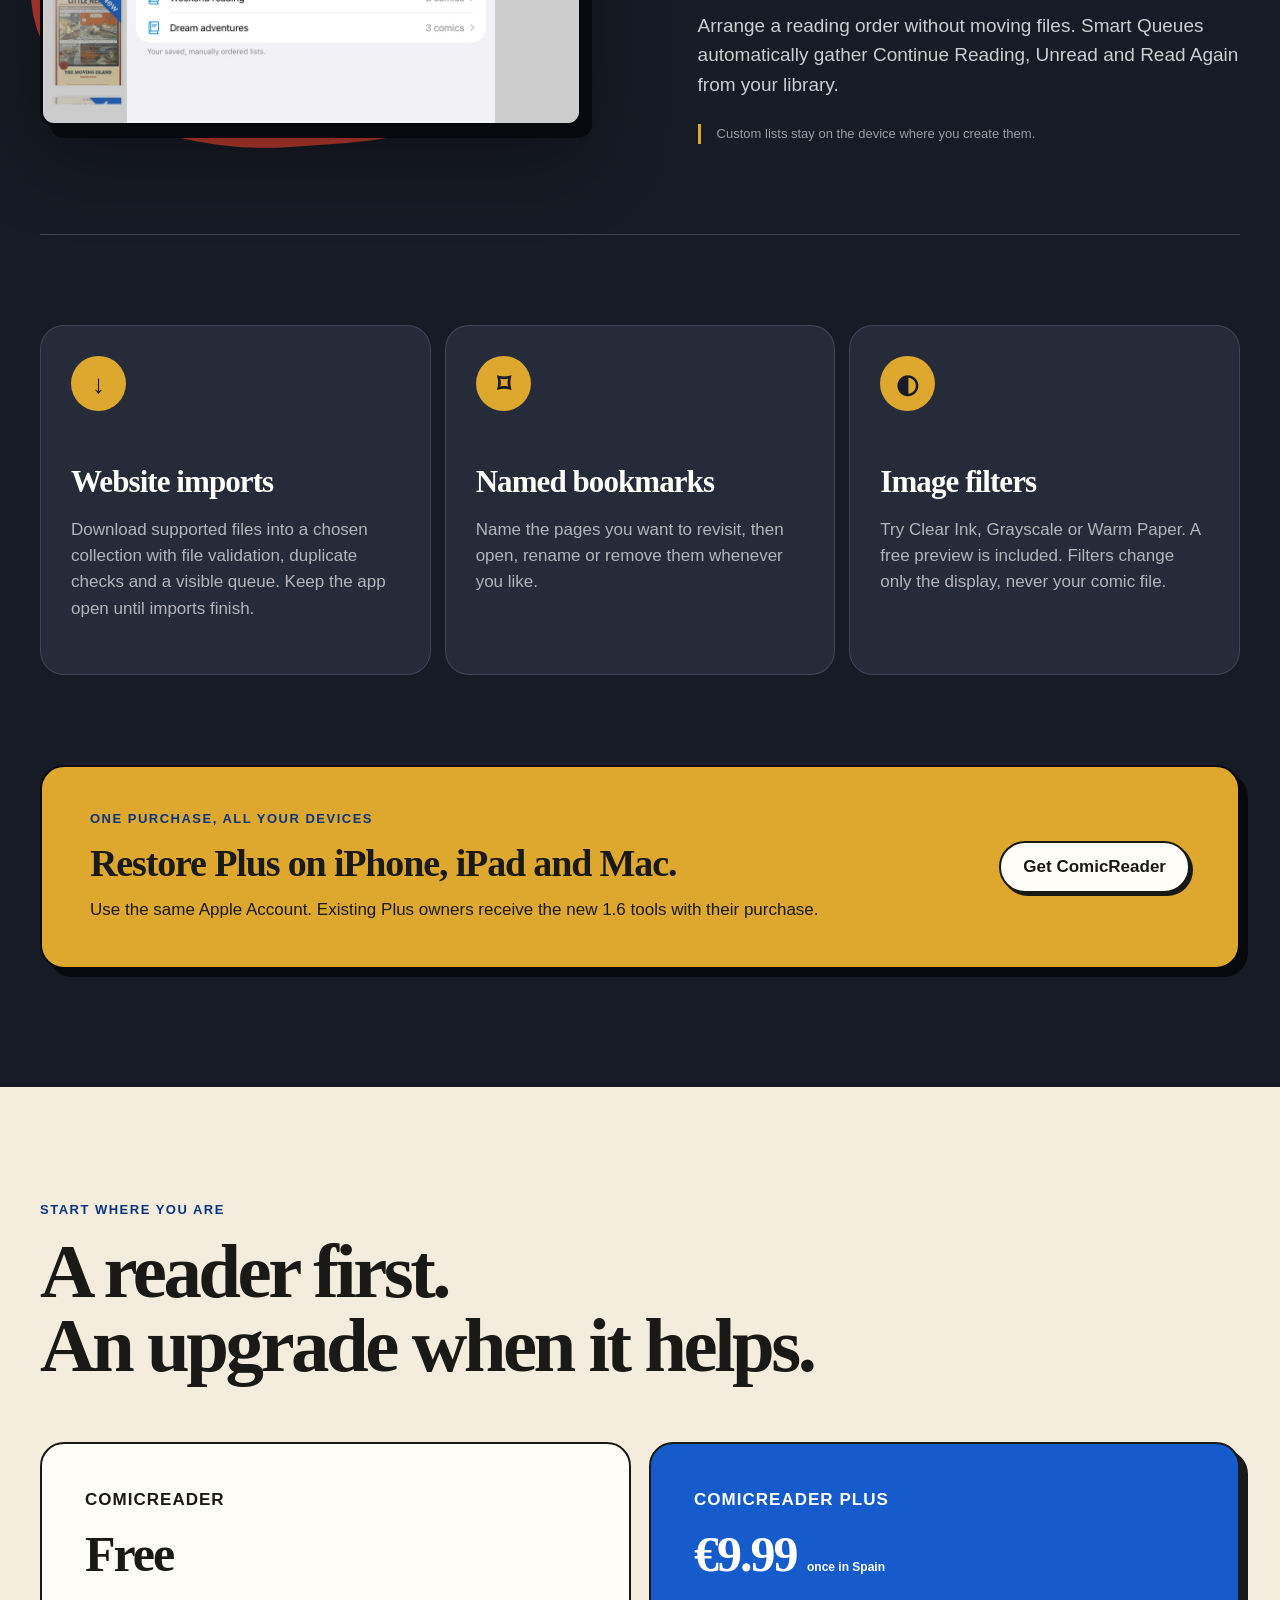
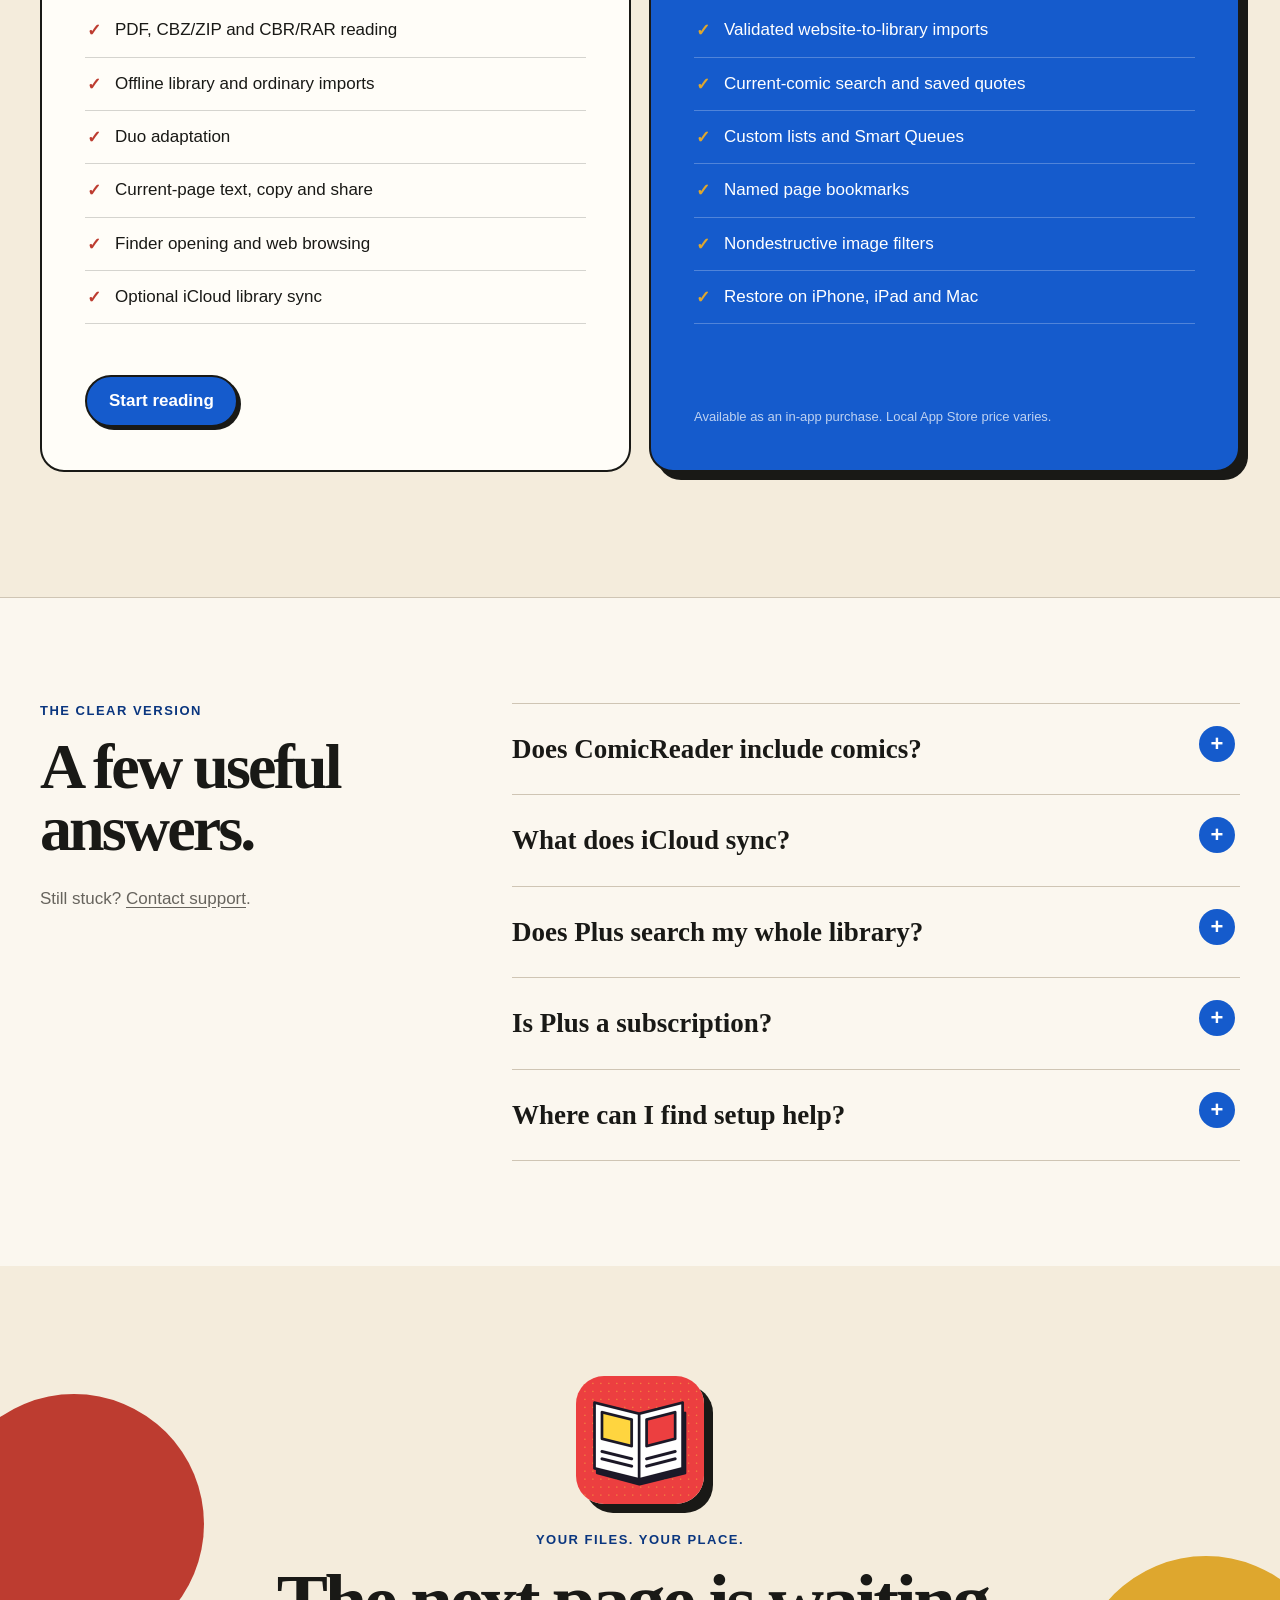
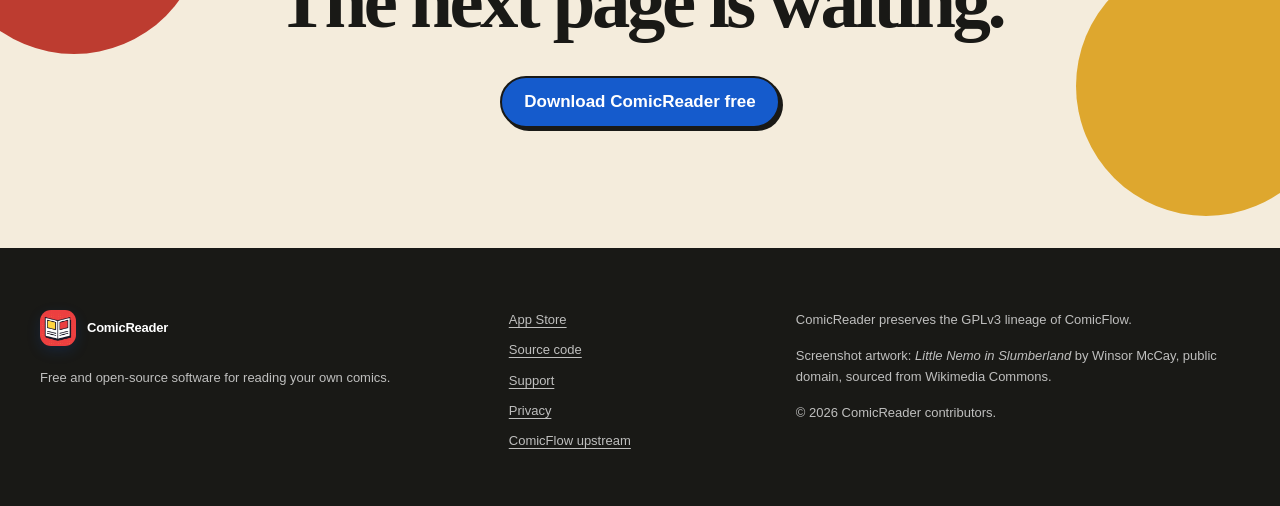
==== commit 08e80cfc: "Give first-time readers a free comic to try and measure guide downloads" ====
--- a/docs/index.html
+++ b/docs/index.html
@@ -18,8 +18,8 @@
 
   <meta property="og:type" content="website">
   <meta property="og:site_name" content="ComicReader">
-  <meta property="og:title" content="ComicReader — Open the screen. Stay in the story.">
-  <meta property="og:description" content="Bring your own comics to iPhone Duo, iPad and Mac. Read free, sync with iCloud, and add Plus with one optional purchase.">
+  <meta property="og:title" content="ComicReader — Read your comics offline on iPhone, iPad and Mac">
+  <meta property="og:description" content="Open your own CBZ, classic CBR and PDF comics for free. Need a file to try? Read three original Little Nemo pages.">
   <meta property="og:url" content="https://pclemente.github.io/ComicReader/">
   <meta property="og:image" content="https://pclemente.github.io/ComicReader/assets/social.jpg">
   <meta property="og:image:width" content="1200">
@@ -73,14 +73,15 @@
   <main id="main">
     <section class="hero section-shell" aria-labelledby="hero-title">
       <div class="hero-copy">
-        <p class="eyebrow"><span>ComicReader 1.6</span> Made for iPhone Duo</p>
-        <h1 id="hero-title">Open the screen.<br><em>Stay in the story.</em></h1>
-        <p class="hero-lede">Your own comics, made for iPhone Duo. Pages and controls adapt as the display changes, keeping your page and relative zoom.</p>
-        <p class="hero-continuity">Then take your library to iPad and Mac with free, optional iCloud sync.</p>
+        <p class="eyebrow"><span>ComicReader</span> iPhone, iPad &amp; Mac</p>
+        <h1 id="hero-title">Your comics.<br><em>Read offline.</em></h1>
+        <p class="hero-lede">Open your own CBZ, classic CBR and PDF comics for free. Once a file is on your device, you can read it without an internet connection.</p>
+        <p class="hero-continuity">Switching devices? Optional iCloud sync keeps your library comics and your place in them.</p>
         <div class="cta-row">
           <a class="button button-primary" href="https://apps.apple.com/app/apple-store/id1597314495?pt=10014801&amp;ct=website_16&amp;mt=8">Download free</a>
           <a class="text-link" href="#plus">See what Plus adds <span aria-hidden="true">↓</span></a>
         </div>
+        <p><a href="open-comic-files/#sample">Read a free Little Nemo sample</a></p>
         <p class="compatibility">iOS 15 · iPadOS 15 · macOS 12 or later<br>App interface in English. Duo adaptation requires iOS 27.1.</p>
       </div>
 
